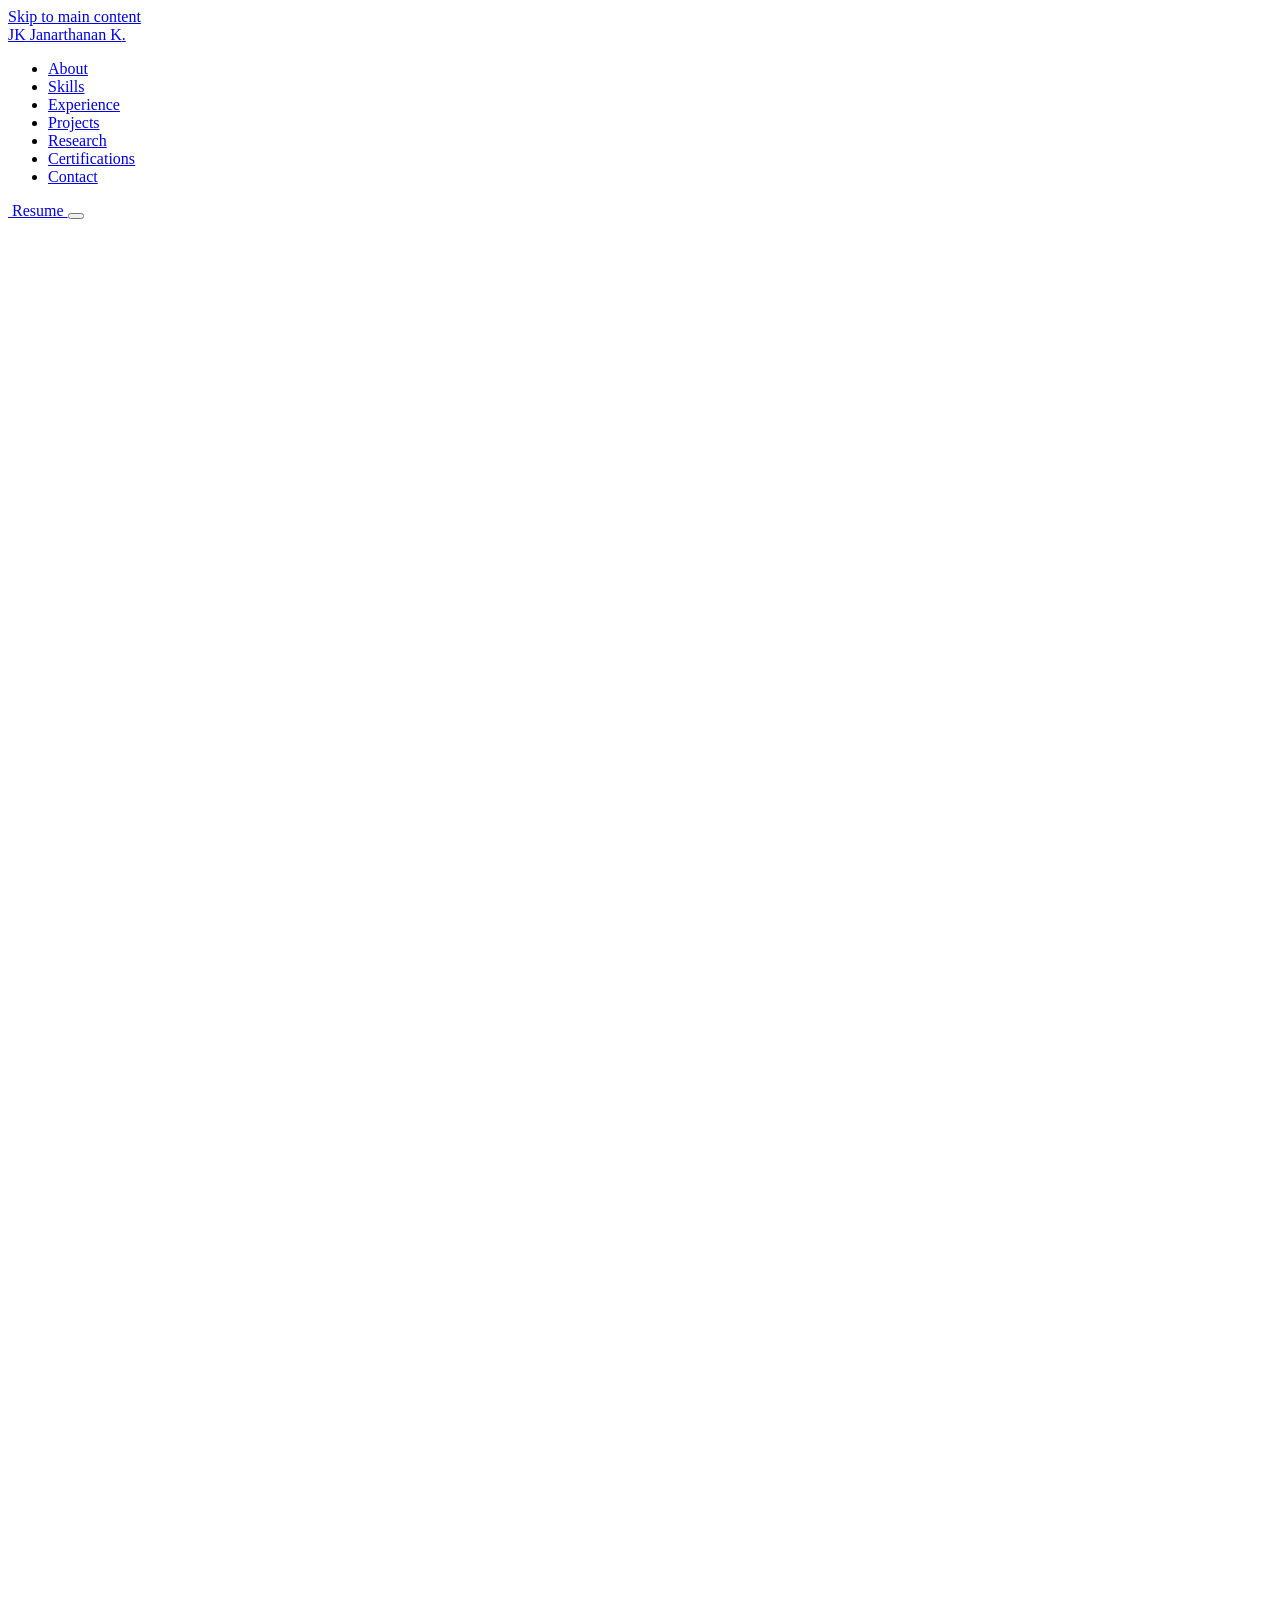
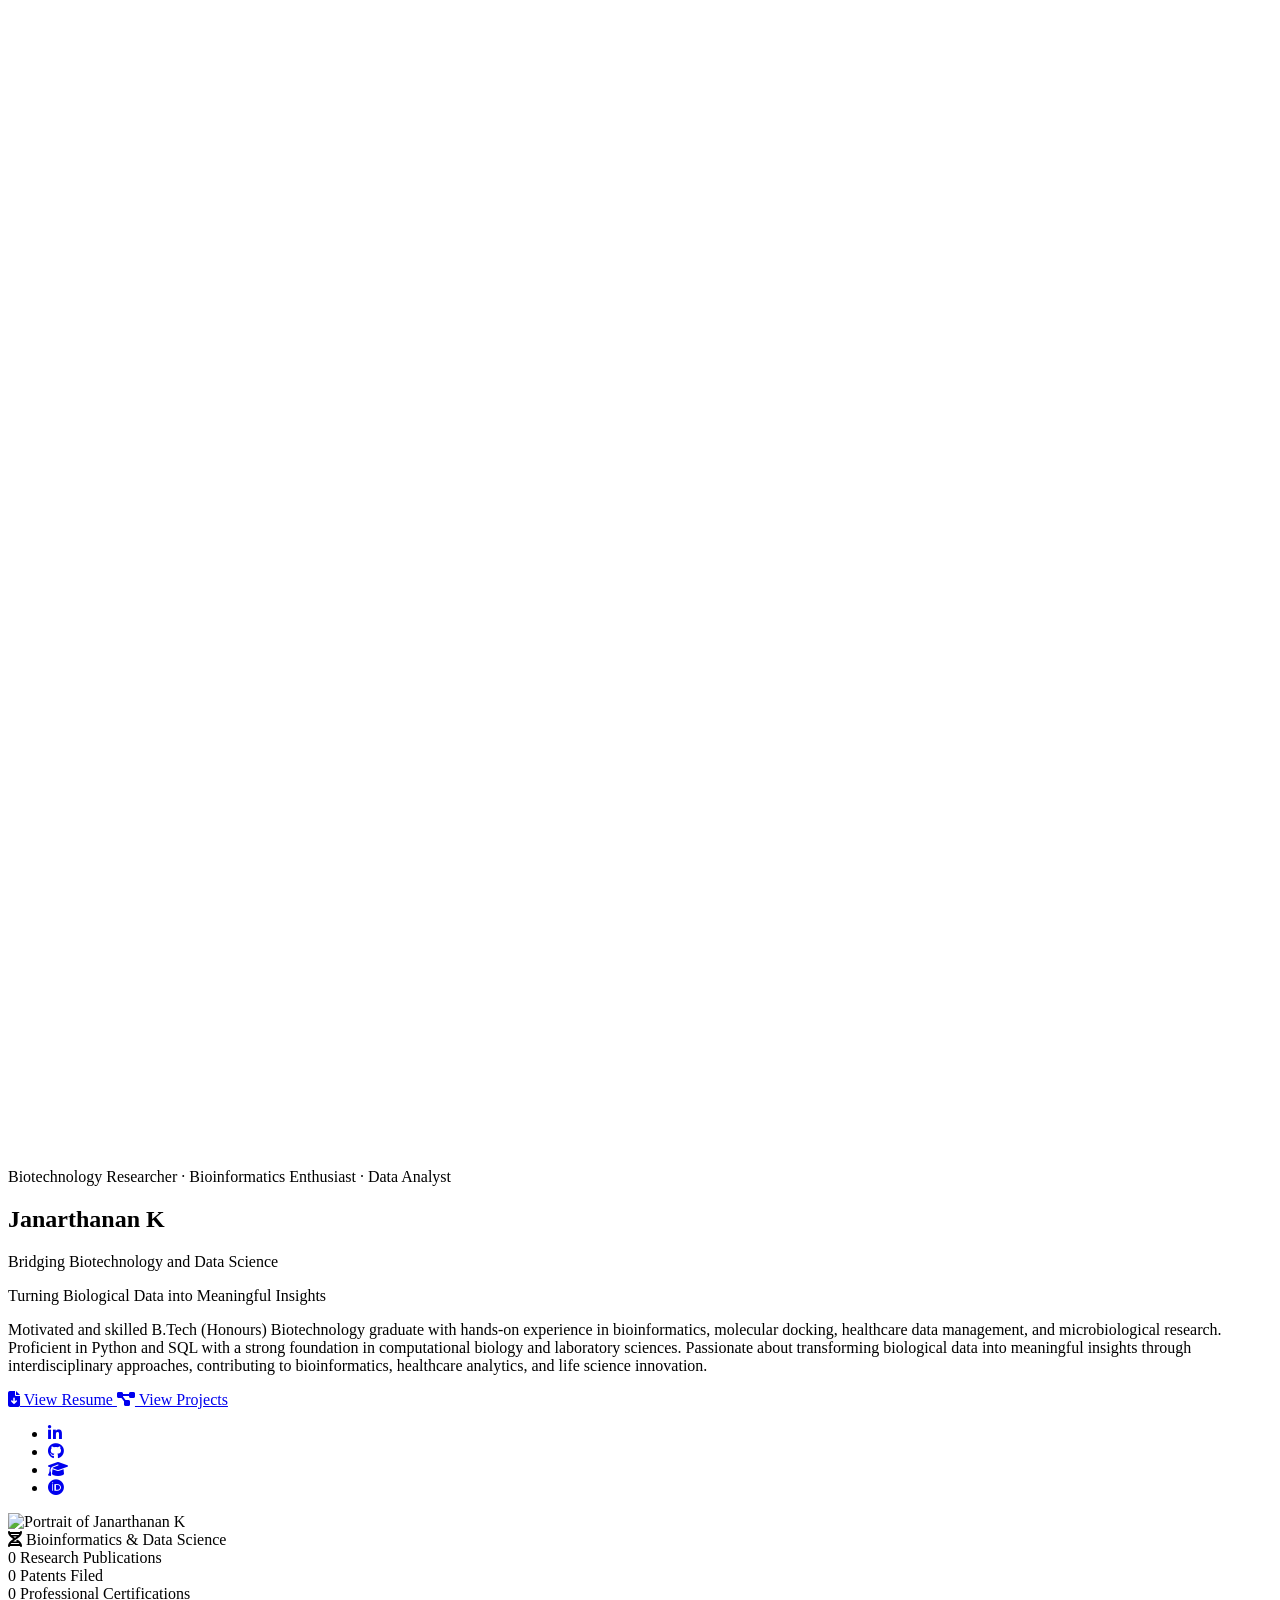
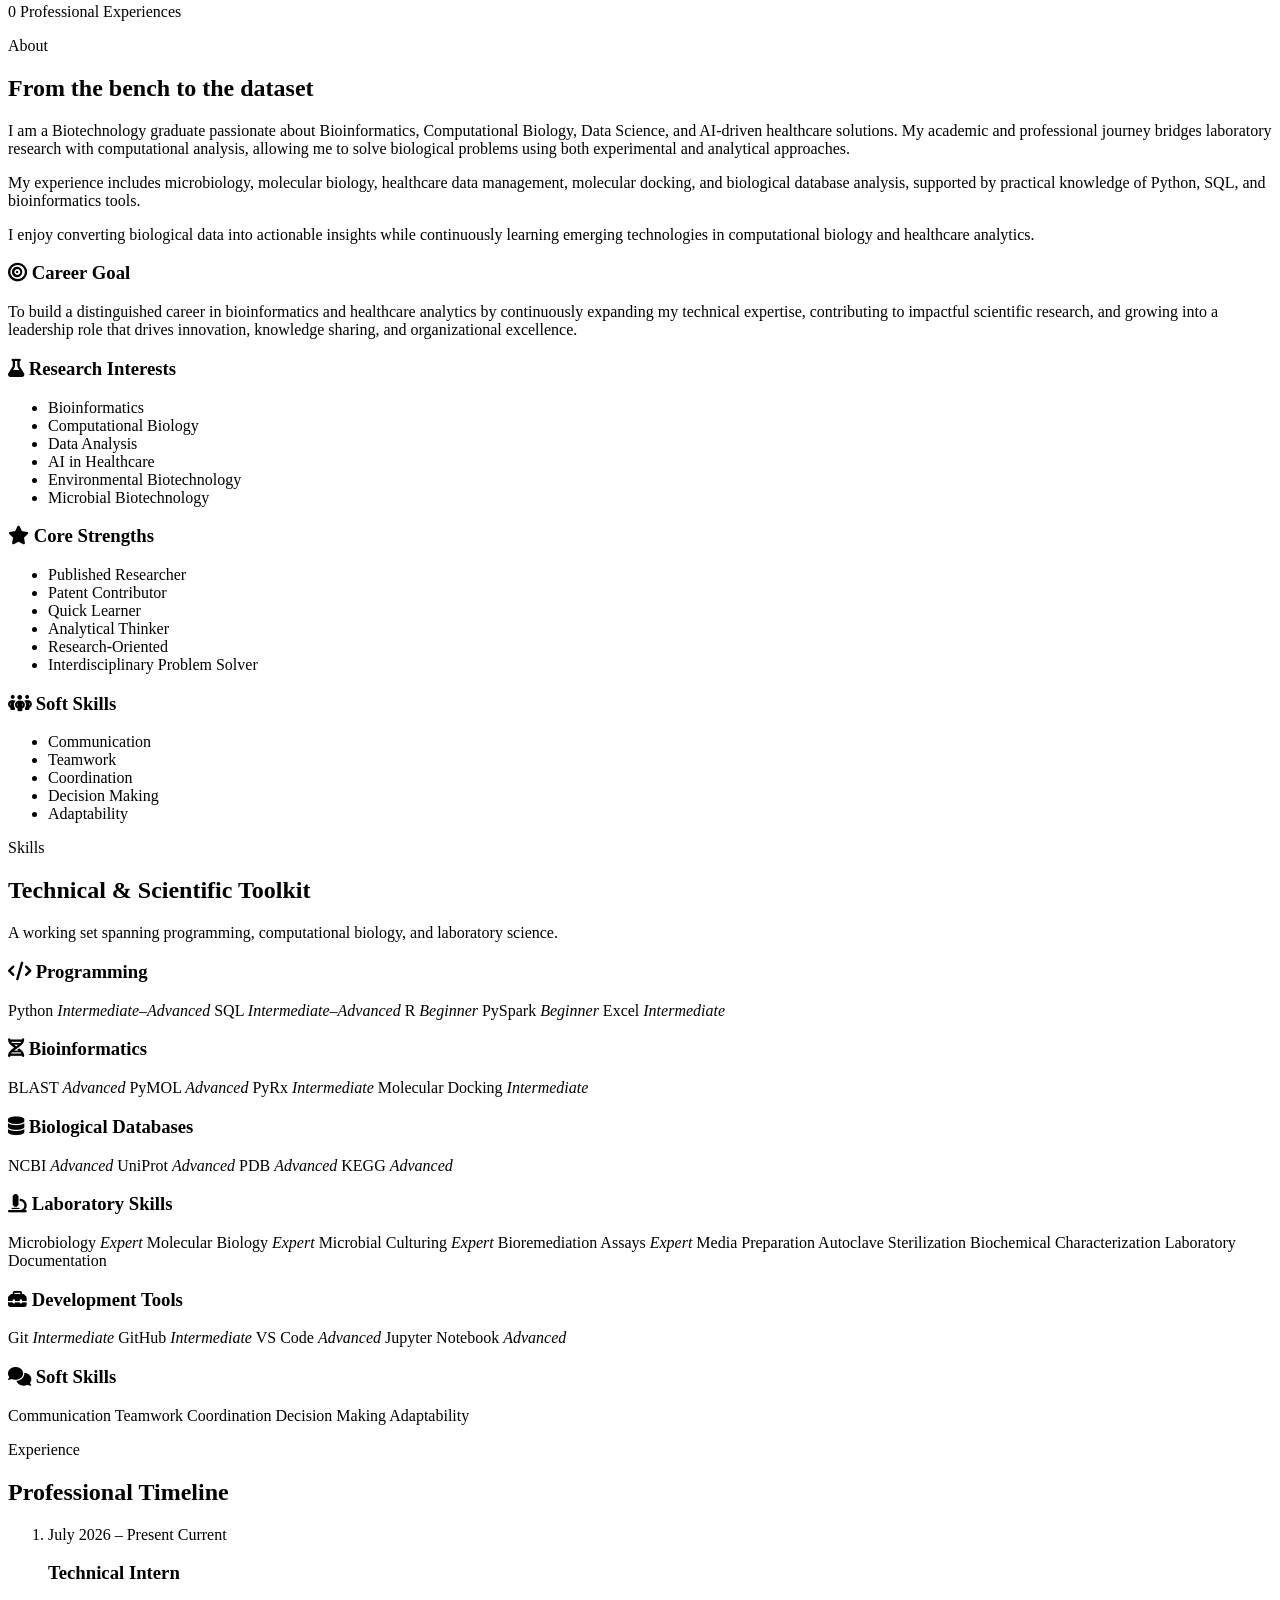
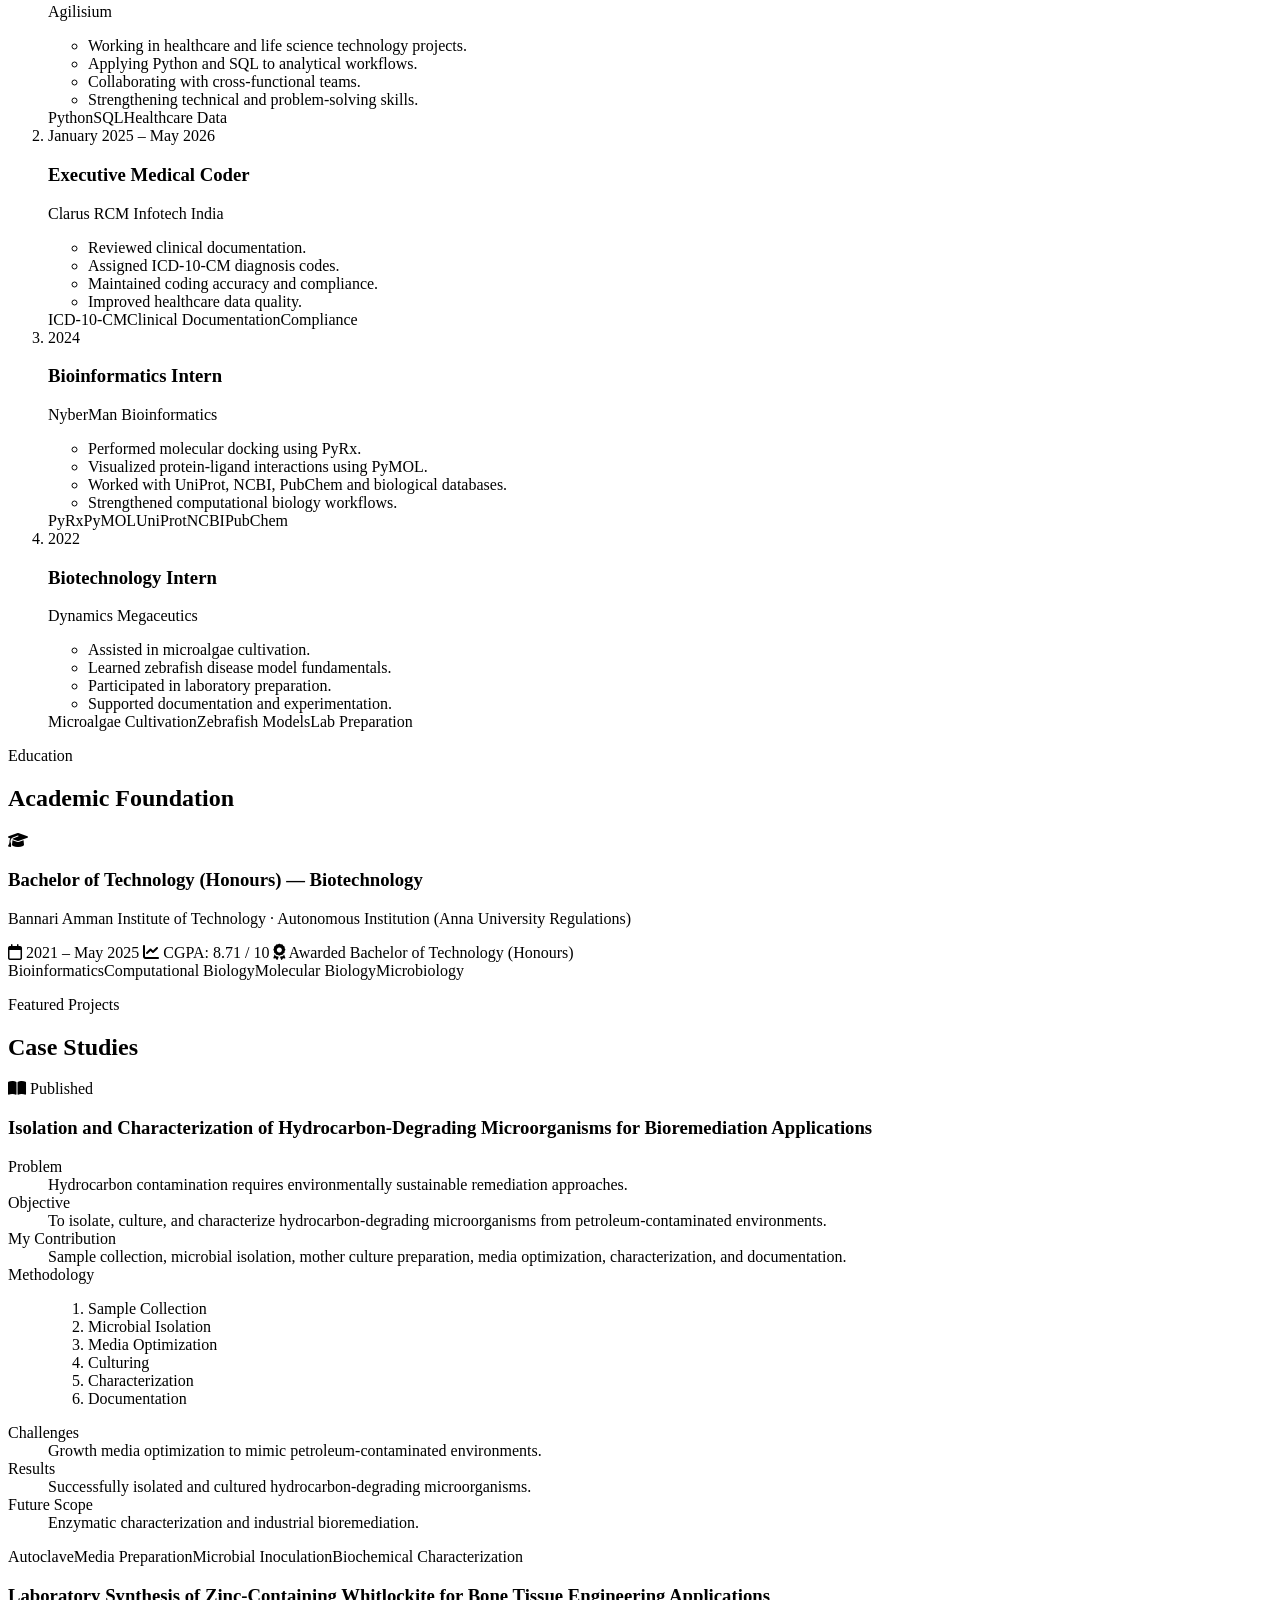
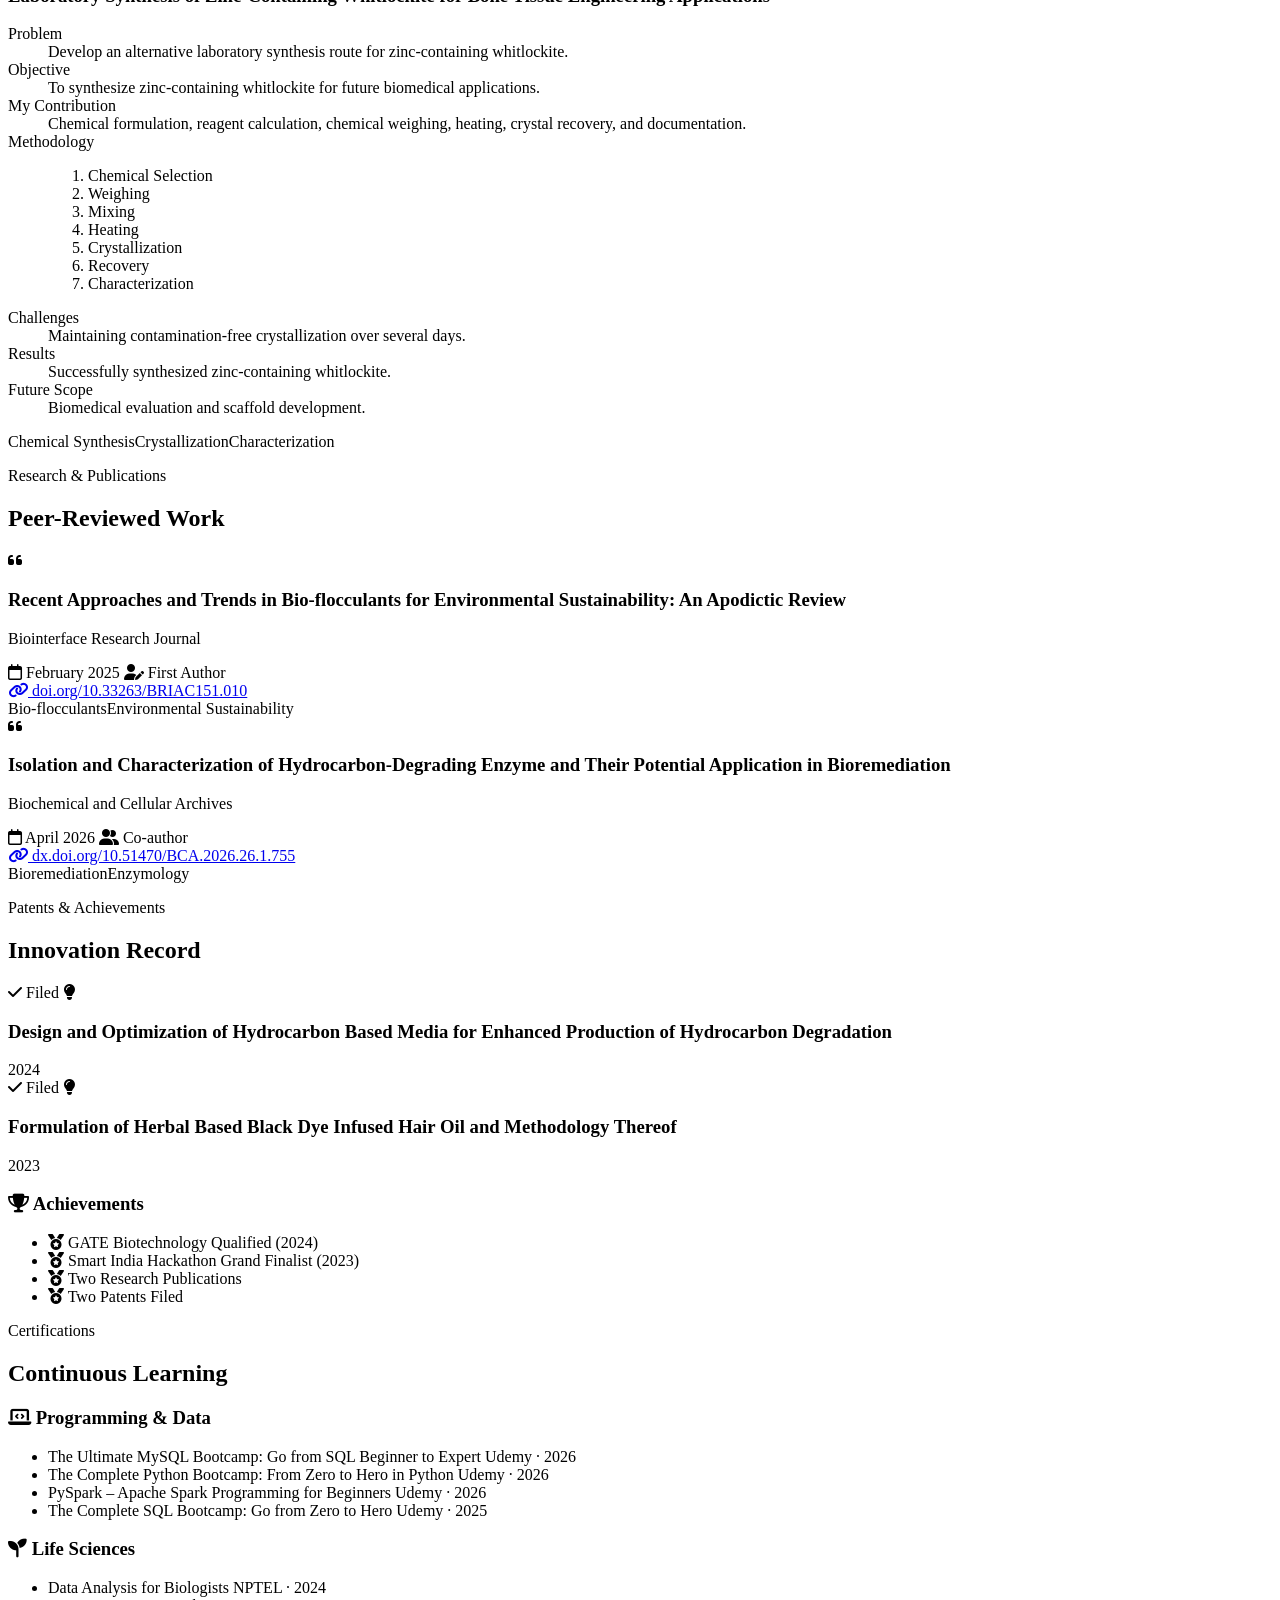
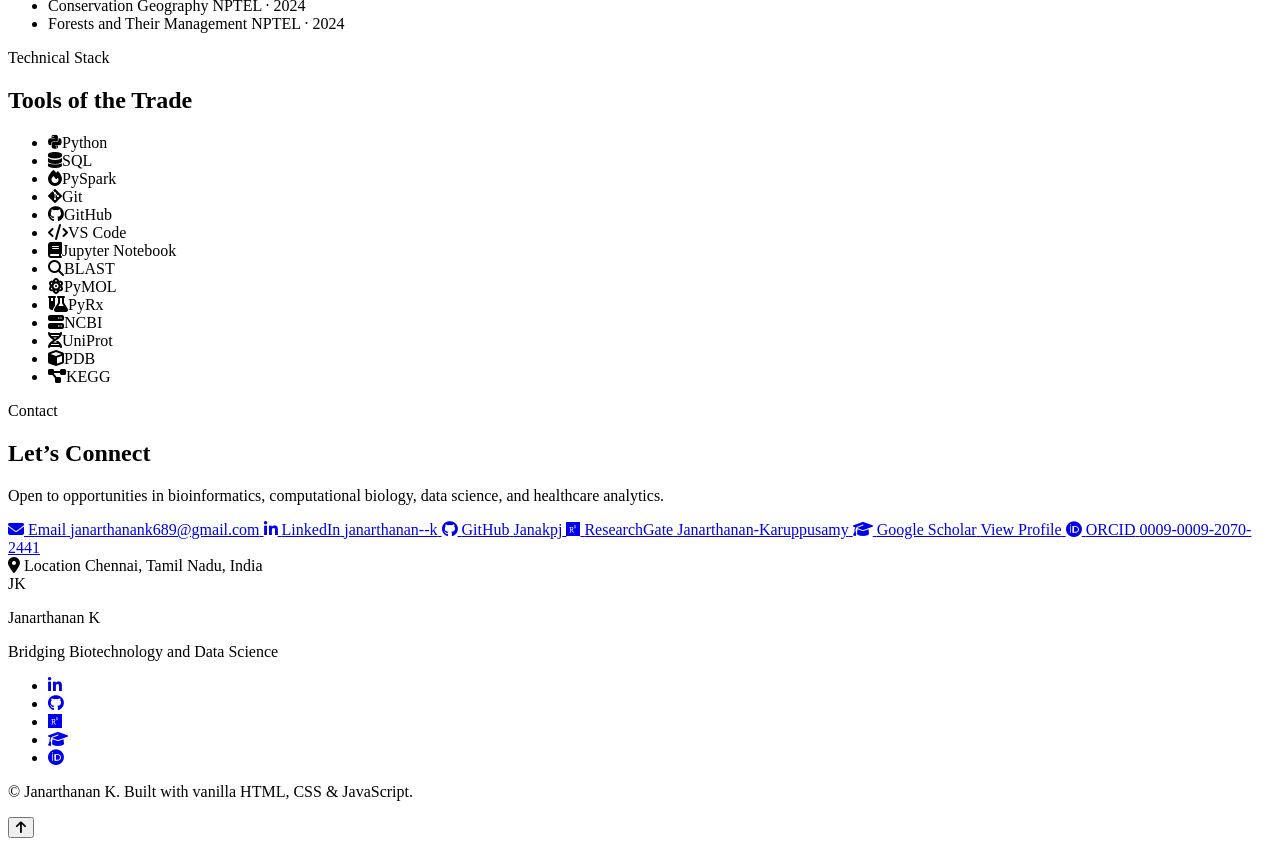
==== index.html @ c647704f "Add files via upload" ====
<!DOCTYPE html>
<html lang="en">
<head>
  <meta charset="UTF-8">
  <meta name="viewport" content="width=device-width, initial-scale=1.0">
  <title>Janarthanan K | Bioinformatics &amp; Data Science Portfolio</title>
  <meta name="description" content="Janarthanan K — Biotechnology graduate and Bioinformatics enthusiast bridging molecular biology, computational research, and healthcare data analytics. Published researcher, patent contributor, and Python/SQL practitioner.">
  <meta name="keywords" content="Bioinformatics, Computational Biology, Biotechnology, Data Science, Healthcare Analytics, Molecular Docking, Python, SQL, Janarthanan K">
  <meta name="author" content="Janarthanan K">
  <meta name="robots" content="index, follow">
  <link rel="canonical" href="https://janarthanank.dev/">

  <!-- Open Graph -->
  <meta property="og:type" content="website">
  <meta property="og:title" content="Janarthanan K | Bioinformatics &amp; Data Science Portfolio">
  <meta property="og:description" content="Bridging Biotechnology and Data Science — turning biological data into meaningful insights.">
  <meta property="og:image" content="images/profile.jpg">
  <meta property="og:url" content="https://janarthanank.dev/">
  <meta property="og:locale" content="en_IN">

  <!-- Twitter Card -->
  <meta name="twitter:card" content="summary_large_image">
  <meta name="twitter:title" content="Janarthanan K | Bioinformatics &amp; Data Science Portfolio">
  <meta name="twitter:description" content="Bridging Biotechnology and Data Science — turning biological data into meaningful insights.">
  <meta name="twitter:image" content="images/profile.jpg">

  <!-- Favicon -->
  <link rel="icon" type="image/png" href="images/favicon.png">

  <!-- Fonts -->
  <link rel="preconnect" href="https://fonts.googleapis.com">
  <link rel="preconnect" href="https://fonts.gstatic.com" crossorigin>
  <link href="https://fonts.googleapis.com/css2?family=Space+Grotesk:wght@500;600;700&family=Inter:wght@400;500;600;700&family=JetBrains+Mono:wght@400;500&display=swap" rel="stylesheet">

  <!-- Font Awesome -->
  <link rel="stylesheet" href="https://cdnjs.cloudflare.com/ajax/libs/font-awesome/6.5.1/css/all.min.css" integrity="sha512-DTOQO9RWCH3ppGqcWaEA1BIZOC6xxalwEsw9c2QQeAIftl+Vegovlnee1c9QX4TctnWMn13TZye+giMm8e2LwA==" crossorigin="anonymous" referrerpolicy="no-referrer">

  <link rel="stylesheet" href="css/style.css">

  <!-- Schema.org -->
  <script type="application/ld+json">
  {
    "@context": "https://schema.org",
    "@type": "Person",
    "name": "Janarthanan K",
    "jobTitle": "Technical Intern",
    "worksFor": {
      "@type": "Organization",
      "name": "Agilisium"
    },
    "alumniOf": {
      "@type": "CollegeOrUniversity",
      "name": "Bannari Amman Institute of Technology"
    },
    "url": "https://janarthanank.dev/",
    "email": "mailto:janarthanank689@gmail.com",
    "sameAs": [
      "https://www.linkedin.com/in/janarthanan--k/",
      "https://github.com/Janakpj",
      "https://www.researchgate.net/profile/Janarthanan-Karuppusamy",
      "https://scholar.google.com/citations?user=0yu9kn4AAAAJ&hl=en",
      "https://orcid.org/0009-0009-2070-2441"
    ],
    "address": {
      "@type": "PostalAddress",
      "addressLocality": "Chennai",
      "addressRegion": "Tamil Nadu",
      "addressCountry": "India"
    }
  }
  </script>
</head>
<body>

  <!-- Skip Link -->
  <a class="skip-link" href="#main">Skip to main content</a>

  <!-- Scroll Progress Indicator -->
  <div class="scroll-progress" id="scrollProgress" aria-hidden="true"></div>

  <!-- Navbar -->
  <header class="navbar" id="navbar">
    <nav class="nav-container" aria-label="Primary">
      <a href="#hero" class="nav-logo" aria-label="Janarthanan K, home">
        <span class="logo-mark" aria-hidden="true">JK</span>
        <span class="logo-text">Janarthanan K<span class="logo-dot">.</span></span>
      </a>

      <ul class="nav-links" id="navLinks">
        <li><a href="#about" class="nav-link">About</a></li>
        <li><a href="#skills" class="nav-link">Skills</a></li>
        <li><a href="#experience" class="nav-link">Experience</a></li>
        <li><a href="#projects" class="nav-link">Projects</a></li>
        <li><a href="#publications" class="nav-link">Research</a></li>
        <li><a href="#certifications" class="nav-link">Certifications</a></li>
        <li><a href="#contact" class="nav-link">Contact</a></li>
      </ul>

      <a href="assets/resume/Janarthanan_Resume.pdf" class="btn btn-outline nav-cta" download>
        <i class="fa-solid fa-arrow-down-to-line" aria-hidden="true"></i> Resume
      </a>

      <button class="nav-toggle" id="navToggle" aria-label="Toggle navigation menu" aria-expanded="false" aria-controls="navLinks">
        <span></span><span></span><span></span>
      </button>
    </nav>
  </header>

  <main id="main">

    <!-- ============ HERO SECTION ============ -->
    <section class="hero" id="hero" aria-label="Introduction">
      <div class="hero-bg" aria-hidden="true">
        <svg class="dna-svg" viewBox="0 0 400 800" preserveAspectRatio="xMidYMid slice">
          <g class="dna-strand">
            <!-- generated by script.js for smooth looping; static fallback below -->
          </g>
        </svg>
      </div>

      <div class="container hero-grid">
        <div class="hero-content reveal">
          <p class="eyebrow"><span class="eyebrow-bar" aria-hidden="true"></span>Biotechnology Researcher &middot; Bioinformatics Enthusiast &middot; Data Analyst</p>
          <h1 class="hero-title">Janarthanan K</h1>
          <p class="hero-headline">Bridging Biotechnology and Data Science</p>
          <p class="hero-tagline">Turning Biological Data into Meaningful Insights</p>
          <p class="hero-intro">
            Motivated and skilled B.Tech (Honours) Biotechnology graduate with hands-on experience in bioinformatics, molecular docking, healthcare data management, and microbiological research. Proficient in Python and SQL with a strong foundation in computational biology and laboratory sciences. Passionate about transforming biological data into meaningful insights through interdisciplinary approaches, contributing to bioinformatics, healthcare analytics, and life science innovation.
          </p>
          <div class="hero-actions">
            <a href="assets/resume/Janarthanan_Resume.pdf" class="btn btn-primary" download>
              <i class="fa-solid fa-file-arrow-down" aria-hidden="true"></i> View Resume
            </a>
            <a href="#projects" class="btn btn-ghost">
              <i class="fa-solid fa-diagram-project" aria-hidden="true"></i> View Projects
            </a>
          </div>
          <ul class="hero-social" aria-label="Professional profiles">
            <li><a href="https://www.linkedin.com/in/janarthanan--k/" target="_blank" rel="noopener noreferrer" aria-label="LinkedIn profile"><i class="fa-brands fa-linkedin-in" aria-hidden="true"></i></a></li>
            <li><a href="https://github.com/Janakpj" target="_blank" rel="noopener noreferrer" aria-label="GitHub profile"><i class="fa-brands fa-github" aria-hidden="true"></i></a></li>
            <li><a href="https://scholar.google.com/citations?user=0yu9kn4AAAAJ&hl=en" target="_blank" rel="noopener noreferrer" aria-label="Google Scholar profile"><i class="fa-solid fa-graduation-cap" aria-hidden="true"></i></a></li>
            <li><a href="https://orcid.org/0009-0009-2070-2441" target="_blank" rel="noopener noreferrer" aria-label="ORCID profile"><i class="fa-brands fa-orcid" aria-hidden="true"></i></a></li>
          </ul>
        </div>

        <div class="hero-visual reveal">
          <div class="hero-image-frame">
            <img src="images/profile.jpg" alt="Portrait of Janarthanan K" width="440" height="520" loading="eager">
            <div class="hero-badge">
              <i class="fa-solid fa-dna" aria-hidden="true"></i>
              <span>Bioinformatics &amp; Data Science</span>
            </div>
          </div>
        </div>
      </div>

      <a href="#stats" class="scroll-cue" aria-label="Scroll to research statistics">
        <span></span>
      </a>
    </section>

    <!-- ============ RESEARCH STATISTICS ============ -->
    <section class="stats" id="stats" aria-label="Research statistics">
      <div class="container stats-grid">
        <div class="stat-card reveal">
          <span class="stat-number" data-count="2" data-suffix="+">0</span>
          <span class="stat-label">Research Publications</span>
        </div>
        <div class="stat-card reveal">
          <span class="stat-number" data-count="2">0</span>
          <span class="stat-label">Patents Filed</span>
        </div>
        <div class="stat-card reveal">
          <span class="stat-number" data-count="7" data-suffix="+">0</span>
          <span class="stat-label">Professional Certifications</span>
        </div>
        <div class="stat-card reveal">
          <span class="stat-number" data-count="4">0</span>
          <span class="stat-label">Professional Experiences</span>
        </div>
      </div>
    </section>

    <!-- ============ ABOUT SECTION ============ -->
    <section class="about" id="about" aria-labelledby="about-heading">
      <div class="container about-grid">
        <div class="section-heading reveal">
          <p class="eyebrow"><span class="eyebrow-bar" aria-hidden="true"></span>About</p>
          <h2 id="about-heading">From the bench to the dataset</h2>
        </div>

        <div class="about-body reveal">
          <p>I am a Biotechnology graduate passionate about Bioinformatics, Computational Biology, Data Science, and AI-driven healthcare solutions. My academic and professional journey bridges laboratory research with computational analysis, allowing me to solve biological problems using both experimental and analytical approaches.</p>
          <p>My experience includes microbiology, molecular biology, healthcare data management, molecular docking, and biological database analysis, supported by practical knowledge of Python, SQL, and bioinformatics tools.</p>
          <p>I enjoy converting biological data into actionable insights while continuously learning emerging technologies in computational biology and healthcare analytics.</p>

          <div class="about-goal">
            <h3><i class="fa-solid fa-bullseye" aria-hidden="true"></i> Career Goal</h3>
            <p>To build a distinguished career in bioinformatics and healthcare analytics by continuously expanding my technical expertise, contributing to impactful scientific research, and growing into a leadership role that drives innovation, knowledge sharing, and organizational excellence.</p>
          </div>

          <div class="about-columns">
            <div class="about-col">
              <h3><i class="fa-solid fa-flask" aria-hidden="true"></i> Research Interests</h3>
              <ul class="tag-list">
                <li>Bioinformatics</li>
                <li>Computational Biology</li>
                <li>Data Analysis</li>
                <li>AI in Healthcare</li>
                <li>Environmental Biotechnology</li>
                <li>Microbial Biotechnology</li>
              </ul>
            </div>
            <div class="about-col">
              <h3><i class="fa-solid fa-star" aria-hidden="true"></i> Core Strengths</h3>
              <ul class="tag-list">
                <li>Published Researcher</li>
                <li>Patent Contributor</li>
                <li>Quick Learner</li>
                <li>Analytical Thinker</li>
                <li>Research-Oriented</li>
                <li>Interdisciplinary Problem Solver</li>
              </ul>
            </div>
            <div class="about-col">
              <h3><i class="fa-solid fa-people-group" aria-hidden="true"></i> Soft Skills</h3>
              <ul class="tag-list">
                <li>Communication</li>
                <li>Teamwork</li>
                <li>Coordination</li>
                <li>Decision Making</li>
                <li>Adaptability</li>
              </ul>
            </div>
          </div>
        </div>
      </div>
    </section>

    <!-- ============ SKILLS SECTION ============ -->
    <section class="skills" id="skills" aria-labelledby="skills-heading">
      <div class="container">
        <div class="section-heading center reveal">
          <p class="eyebrow"><span class="eyebrow-bar" aria-hidden="true"></span>Skills</p>
          <h2 id="skills-heading">Technical &amp; Scientific Toolkit</h2>
          <p class="section-sub">A working set spanning programming, computational biology, and laboratory science.</p>
        </div>

        <div class="skills-grid">
          <div class="skill-category reveal">
            <h3><i class="fa-solid fa-code" aria-hidden="true"></i> Programming</h3>
            <div class="badge-list">
              <span class="badge">Python <em>Intermediate–Advanced</em></span>
              <span class="badge">SQL <em>Intermediate–Advanced</em></span>
              <span class="badge">R <em>Beginner</em></span>
              <span class="badge">PySpark <em>Beginner</em></span>
              <span class="badge">Excel <em>Intermediate</em></span>
            </div>
          </div>

          <div class="skill-category reveal">
            <h3><i class="fa-solid fa-dna" aria-hidden="true"></i> Bioinformatics</h3>
            <div class="badge-list">
              <span class="badge">BLAST <em>Advanced</em></span>
              <span class="badge">PyMOL <em>Advanced</em></span>
              <span class="badge">PyRx <em>Intermediate</em></span>
              <span class="badge">Molecular Docking <em>Intermediate</em></span>
            </div>
          </div>

          <div class="skill-category reveal">
            <h3><i class="fa-solid fa-database" aria-hidden="true"></i> Biological Databases</h3>
            <div class="badge-list">
              <span class="badge">NCBI <em>Advanced</em></span>
              <span class="badge">UniProt <em>Advanced</em></span>
              <span class="badge">PDB <em>Advanced</em></span>
              <span class="badge">KEGG <em>Advanced</em></span>
            </div>
          </div>

          <div class="skill-category reveal">
            <h3><i class="fa-solid fa-microscope" aria-hidden="true"></i> Laboratory Skills</h3>
            <div class="badge-list">
              <span class="badge">Microbiology <em>Expert</em></span>
              <span class="badge">Molecular Biology <em>Expert</em></span>
              <span class="badge">Microbial Culturing <em>Expert</em></span>
              <span class="badge">Bioremediation Assays <em>Expert</em></span>
              <span class="badge">Media Preparation</span>
              <span class="badge">Autoclave Sterilization</span>
              <span class="badge">Biochemical Characterization</span>
              <span class="badge">Laboratory Documentation</span>
            </div>
          </div>

          <div class="skill-category reveal">
            <h3><i class="fa-solid fa-toolbox" aria-hidden="true"></i> Development Tools</h3>
            <div class="badge-list">
              <span class="badge">Git <em>Intermediate</em></span>
              <span class="badge">GitHub <em>Intermediate</em></span>
              <span class="badge">VS Code <em>Advanced</em></span>
              <span class="badge">Jupyter Notebook <em>Advanced</em></span>
            </div>
          </div>

          <div class="skill-category reveal">
            <h3><i class="fa-solid fa-comments" aria-hidden="true"></i> Soft Skills</h3>
            <div class="badge-list">
              <span class="badge">Communication</span>
              <span class="badge">Teamwork</span>
              <span class="badge">Coordination</span>
              <span class="badge">Decision Making</span>
              <span class="badge">Adaptability</span>
            </div>
          </div>
        </div>
      </div>
    </section>

    <!-- ============ EXPERIENCE TIMELINE ============ -->
    <section class="experience" id="experience" aria-labelledby="experience-heading">
      <div class="container">
        <div class="section-heading center reveal">
          <p class="eyebrow"><span class="eyebrow-bar" aria-hidden="true"></span>Experience</p>
          <h2 id="experience-heading">Professional Timeline</h2>
        </div>

        <ol class="timeline">
          <li class="timeline-item reveal">
            <div class="timeline-marker" aria-hidden="true"></div>
            <div class="timeline-card">
              <div class="timeline-meta">
                <span class="timeline-date">July 2026 – Present</span>
                <span class="timeline-status current">Current</span>
              </div>
              <h3>Technical Intern</h3>
              <p class="timeline-company">Agilisium</p>
              <ul class="timeline-desc">
                <li>Working in healthcare and life science technology projects.</li>
                <li>Applying Python and SQL to analytical workflows.</li>
                <li>Collaborating with cross-functional teams.</li>
                <li>Strengthening technical and problem-solving skills.</li>
              </ul>
              <div class="tech-tags">
                <span>Python</span><span>SQL</span><span>Healthcare Data</span>
              </div>
            </div>
          </li>

          <li class="timeline-item reveal">
            <div class="timeline-marker" aria-hidden="true"></div>
            <div class="timeline-card">
              <div class="timeline-meta">
                <span class="timeline-date">January 2025 – May 2026</span>
              </div>
              <h3>Executive Medical Coder</h3>
              <p class="timeline-company">Clarus RCM Infotech India</p>
              <ul class="timeline-desc">
                <li>Reviewed clinical documentation.</li>
                <li>Assigned ICD-10-CM diagnosis codes.</li>
                <li>Maintained coding accuracy and compliance.</li>
                <li>Improved healthcare data quality.</li>
              </ul>
              <div class="tech-tags">
                <span>ICD-10-CM</span><span>Clinical Documentation</span><span>Compliance</span>
              </div>
            </div>
          </li>

          <li class="timeline-item reveal">
            <div class="timeline-marker" aria-hidden="true"></div>
            <div class="timeline-card">
              <div class="timeline-meta">
                <span class="timeline-date">2024</span>
              </div>
              <h3>Bioinformatics Intern</h3>
              <p class="timeline-company">NyberMan Bioinformatics</p>
              <ul class="timeline-desc">
                <li>Performed molecular docking using PyRx.</li>
                <li>Visualized protein-ligand interactions using PyMOL.</li>
                <li>Worked with UniProt, NCBI, PubChem and biological databases.</li>
                <li>Strengthened computational biology workflows.</li>
              </ul>
              <div class="tech-tags">
                <span>PyRx</span><span>PyMOL</span><span>UniProt</span><span>NCBI</span><span>PubChem</span>
              </div>
            </div>
          </li>

          <li class="timeline-item reveal">
            <div class="timeline-marker" aria-hidden="true"></div>
            <div class="timeline-card">
              <div class="timeline-meta">
                <span class="timeline-date">2022</span>
              </div>
              <h3>Biotechnology Intern</h3>
              <p class="timeline-company">Dynamics Megaceutics</p>
              <ul class="timeline-desc">
                <li>Assisted in microalgae cultivation.</li>
                <li>Learned zebrafish disease model fundamentals.</li>
                <li>Participated in laboratory preparation.</li>
                <li>Supported documentation and experimentation.</li>
              </ul>
              <div class="tech-tags">
                <span>Microalgae Cultivation</span><span>Zebrafish Models</span><span>Lab Preparation</span>
              </div>
            </div>
          </li>
        </ol>
      </div>
    </section>

    <!-- ============ EDUCATION SECTION ============ -->
    <section class="education" id="education" aria-labelledby="education-heading">
      <div class="container">
        <div class="section-heading center reveal">
          <p class="eyebrow"><span class="eyebrow-bar" aria-hidden="true"></span>Education</p>
          <h2 id="education-heading">Academic Foundation</h2>
        </div>

        <div class="education-card reveal">
          <div class="education-icon" aria-hidden="true"><i class="fa-solid fa-graduation-cap"></i></div>
          <div class="education-body">
            <h3>Bachelor of Technology (Honours) — Biotechnology</h3>
            <p class="education-institution">Bannari Amman Institute of Technology <span class="dot">&middot;</span> Autonomous Institution (Anna University Regulations)</p>
            <div class="education-meta">
              <span><i class="fa-regular fa-calendar" aria-hidden="true"></i> 2021 – May 2025</span>
              <span><i class="fa-solid fa-chart-line" aria-hidden="true"></i> CGPA: 8.71 / 10</span>
              <span><i class="fa-solid fa-award" aria-hidden="true"></i> Awarded Bachelor of Technology (Honours)</span>
            </div>
            <div class="tech-tags">
              <span>Bioinformatics</span><span>Computational Biology</span><span>Molecular Biology</span><span>Microbiology</span>
            </div>
          </div>
        </div>
      </div>
    </section>

    <!-- ============ PROJECTS SECTION ============ -->
    <section class="projects" id="projects" aria-labelledby="projects-heading">
      <div class="container">
        <div class="section-heading center reveal">
          <p class="eyebrow"><span class="eyebrow-bar" aria-hidden="true"></span>Featured Projects</p>
          <h2 id="projects-heading">Case Studies</h2>
        </div>

        <div class="project-grid">
          <article class="project-card reveal">
            <div class="project-card-header">
              <span class="publication-badge"><i class="fa-solid fa-book-open" aria-hidden="true"></i> Published</span>
              <h3>Isolation and Characterization of Hydrocarbon-Degrading Microorganisms for Bioremediation Applications</h3>
            </div>

            <dl class="project-details">
              <div>
                <dt>Problem</dt>
                <dd>Hydrocarbon contamination requires environmentally sustainable remediation approaches.</dd>
              </div>
              <div>
                <dt>Objective</dt>
                <dd>To isolate, culture, and characterize hydrocarbon-degrading microorganisms from petroleum-contaminated environments.</dd>
              </div>
              <div>
                <dt>My Contribution</dt>
                <dd>Sample collection, microbial isolation, mother culture preparation, media optimization, characterization, and documentation.</dd>
              </div>
              <div>
                <dt>Methodology</dt>
                <dd>
                  <ol class="workflow-steps">
                    <li>Sample Collection</li>
                    <li>Microbial Isolation</li>
                    <li>Media Optimization</li>
                    <li>Culturing</li>
                    <li>Characterization</li>
                    <li>Documentation</li>
                  </ol>
                </dd>
              </div>
              <div>
                <dt>Challenges</dt>
                <dd>Growth media optimization to mimic petroleum-contaminated environments.</dd>
              </div>
              <div>
                <dt>Results</dt>
                <dd>Successfully isolated and cultured hydrocarbon-degrading microorganisms.</dd>
              </div>
              <div>
                <dt>Future Scope</dt>
                <dd>Enzymatic characterization and industrial bioremediation.</dd>
              </div>
            </dl>

            <div class="tech-tags">
              <span>Autoclave</span><span>Media Preparation</span><span>Microbial Inoculation</span><span>Biochemical Characterization</span>
            </div>
          </article>

          <article class="project-card reveal">
            <div class="project-card-header">
              <h3>Laboratory Synthesis of Zinc-Containing Whitlockite for Bone Tissue Engineering Applications</h3>
            </div>

            <dl class="project-details">
              <div>
                <dt>Problem</dt>
                <dd>Develop an alternative laboratory synthesis route for zinc-containing whitlockite.</dd>
              </div>
              <div>
                <dt>Objective</dt>
                <dd>To synthesize zinc-containing whitlockite for future biomedical applications.</dd>
              </div>
              <div>
                <dt>My Contribution</dt>
                <dd>Chemical formulation, reagent calculation, chemical weighing, heating, crystal recovery, and documentation.</dd>
              </div>
              <div>
                <dt>Methodology</dt>
                <dd>
                  <ol class="workflow-steps">
                    <li>Chemical Selection</li>
                    <li>Weighing</li>
                    <li>Mixing</li>
                    <li>Heating</li>
                    <li>Crystallization</li>
                    <li>Recovery</li>
                    <li>Characterization</li>
                  </ol>
                </dd>
              </div>
              <div>
                <dt>Challenges</dt>
                <dd>Maintaining contamination-free crystallization over several days.</dd>
              </div>
              <div>
                <dt>Results</dt>
                <dd>Successfully synthesized zinc-containing whitlockite.</dd>
              </div>
              <div>
                <dt>Future Scope</dt>
                <dd>Biomedical evaluation and scaffold development.</dd>
              </div>
            </dl>

            <div class="tech-tags">
              <span>Chemical Synthesis</span><span>Crystallization</span><span>Characterization</span>
            </div>
          </article>
        </div>
      </div>
    </section>

    <!-- ============ PUBLICATIONS SECTION ============ -->
    <section class="publications" id="publications" aria-labelledby="publications-heading">
      <div class="container">
        <div class="section-heading center reveal">
          <p class="eyebrow"><span class="eyebrow-bar" aria-hidden="true"></span>Research &amp; Publications</p>
          <h2 id="publications-heading">Peer-Reviewed Work</h2>
        </div>

        <div class="publication-grid">
          <article class="publication-card reveal">
            <i class="fa-solid fa-quote-left pub-icon" aria-hidden="true"></i>
            <h3>Recent Approaches and Trends in Bio-flocculants for Environmental Sustainability: An Apodictic Review</h3>
            <p class="pub-journal">Biointerface Research Journal</p>
            <div class="pub-meta">
              <span><i class="fa-regular fa-calendar" aria-hidden="true"></i> February 2025</span>
              <span><i class="fa-solid fa-user-pen" aria-hidden="true"></i> First Author</span>
            </div>
            <a href="https://doi.org/10.33263/BRIAC151.010" target="_blank" rel="noopener noreferrer" class="doi-link">
              <i class="fa-solid fa-link" aria-hidden="true"></i> doi.org/10.33263/BRIAC151.010
            </a>
            <div class="tag-list">
              <span>Bio-flocculants</span><span>Environmental Sustainability</span>
            </div>
          </article>

          <article class="publication-card reveal">
            <i class="fa-solid fa-quote-left pub-icon" aria-hidden="true"></i>
            <h3>Isolation and Characterization of Hydrocarbon-Degrading Enzyme and Their Potential Application in Bioremediation</h3>
            <p class="pub-journal">Biochemical and Cellular Archives</p>
            <div class="pub-meta">
              <span><i class="fa-regular fa-calendar" aria-hidden="true"></i> April 2026</span>
              <span><i class="fa-solid fa-user-group" aria-hidden="true"></i> Co-author</span>
            </div>
            <a href="http://dx.doi.org/10.51470/BCA.2026.26.1.755" target="_blank" rel="noopener noreferrer" class="doi-link">
              <i class="fa-solid fa-link" aria-hidden="true"></i> dx.doi.org/10.51470/BCA.2026.26.1.755
            </a>
            <div class="tag-list">
              <span>Bioremediation</span><span>Enzymology</span>
            </div>
          </article>
        </div>
      </div>
    </section>

    <!-- ============ PATENTS & ACHIEVEMENTS ============ -->
    <section class="patents" id="patents" aria-labelledby="patents-heading">
      <div class="container">
        <div class="section-heading center reveal">
          <p class="eyebrow"><span class="eyebrow-bar" aria-hidden="true"></span>Patents &amp; Achievements</p>
          <h2 id="patents-heading">Innovation Record</h2>
        </div>

        <div class="patent-grid">
          <article class="patent-card reveal">
            <span class="status-badge filed"><i class="fa-solid fa-check" aria-hidden="true"></i> Filed</span>
            <i class="fa-solid fa-lightbulb patent-icon" aria-hidden="true"></i>
            <h3>Design and Optimization of Hydrocarbon Based Media for Enhanced Production of Hydrocarbon Degradation</h3>
            <span class="patent-year">2024</span>
          </article>

          <article class="patent-card reveal">
            <span class="status-badge filed"><i class="fa-solid fa-check" aria-hidden="true"></i> Filed</span>
            <i class="fa-solid fa-lightbulb patent-icon" aria-hidden="true"></i>
            <h3>Formulation of Herbal Based Black Dye Infused Hair Oil and Methodology Thereof</h3>
            <span class="patent-year">2023</span>
          </article>
        </div>

        <div class="achievements reveal">
          <h3><i class="fa-solid fa-trophy" aria-hidden="true"></i> Achievements</h3>
          <ul class="achievements-list">
            <li><i class="fa-solid fa-medal" aria-hidden="true"></i> GATE Biotechnology Qualified (2024)</li>
            <li><i class="fa-solid fa-medal" aria-hidden="true"></i> Smart India Hackathon Grand Finalist (2023)</li>
            <li><i class="fa-solid fa-medal" aria-hidden="true"></i> Two Research Publications</li>
            <li><i class="fa-solid fa-medal" aria-hidden="true"></i> Two Patents Filed</li>
          </ul>
        </div>
      </div>
    </section>

    <!-- ============ CERTIFICATIONS SECTION ============ -->
    <section class="certifications" id="certifications" aria-labelledby="certifications-heading">
      <div class="container">
        <div class="section-heading center reveal">
          <p class="eyebrow"><span class="eyebrow-bar" aria-hidden="true"></span>Certifications</p>
          <h2 id="certifications-heading">Continuous Learning</h2>
        </div>

        <div class="cert-columns">
          <div class="cert-category reveal">
            <h3><i class="fa-solid fa-laptop-code" aria-hidden="true"></i> Programming &amp; Data</h3>
            <ul class="cert-list">
              <li>
                <span class="cert-name">The Ultimate MySQL Bootcamp: Go from SQL Beginner to Expert</span>
                <span class="cert-provider">Udemy &middot; 2026</span>
              </li>
              <li>
                <span class="cert-name">The Complete Python Bootcamp: From Zero to Hero in Python</span>
                <span class="cert-provider">Udemy &middot; 2026</span>
              </li>
              <li>
                <span class="cert-name">PySpark – Apache Spark Programming for Beginners</span>
                <span class="cert-provider">Udemy &middot; 2026</span>
              </li>
              <li>
                <span class="cert-name">The Complete SQL Bootcamp: Go from Zero to Hero</span>
                <span class="cert-provider">Udemy &middot; 2025</span>
              </li>
            </ul>
          </div>

          <div class="cert-category reveal">
            <h3><i class="fa-solid fa-seedling" aria-hidden="true"></i> Life Sciences</h3>
            <ul class="cert-list">
              <li>
                <span class="cert-name">Data Analysis for Biologists</span>
                <span class="cert-provider">NPTEL &middot; 2024</span>
              </li>
              <li>
                <span class="cert-name">Conservation Geography</span>
                <span class="cert-provider">NPTEL &middot; 2024</span>
              </li>
              <li>
                <span class="cert-name">Forests and Their Management</span>
                <span class="cert-provider">NPTEL &middot; 2024</span>
              </li>
            </ul>
          </div>
        </div>
      </div>
    </section>

    <!-- ============ TECHNICAL STACK ============ -->
    <section class="tech-stack" id="tech-stack" aria-labelledby="tech-stack-heading">
      <div class="container">
        <div class="section-heading center reveal">
          <p class="eyebrow"><span class="eyebrow-bar" aria-hidden="true"></span>Technical Stack</p>
          <h2 id="tech-stack-heading">Tools of the Trade</h2>
        </div>

        <ul class="stack-grid reveal">
          <li><i class="fa-brands fa-python" aria-hidden="true"></i><span>Python</span></li>
          <li><i class="fa-solid fa-database" aria-hidden="true"></i><span>SQL</span></li>
          <li><i class="fa-solid fa-fire" aria-hidden="true"></i><span>PySpark</span></li>
          <li><i class="fa-brands fa-git-alt" aria-hidden="true"></i><span>Git</span></li>
          <li><i class="fa-brands fa-github" aria-hidden="true"></i><span>GitHub</span></li>
          <li><i class="fa-solid fa-code" aria-hidden="true"></i><span>VS Code</span></li>
          <li><i class="fa-solid fa-book" aria-hidden="true"></i><span>Jupyter Notebook</span></li>
          <li><i class="fa-solid fa-magnifying-glass" aria-hidden="true"></i><span>BLAST</span></li>
          <li><i class="fa-solid fa-atom" aria-hidden="true"></i><span>PyMOL</span></li>
          <li><i class="fa-solid fa-flask-vial" aria-hidden="true"></i><span>PyRx</span></li>
          <li><i class="fa-solid fa-server" aria-hidden="true"></i><span>NCBI</span></li>
          <li><i class="fa-solid fa-dna" aria-hidden="true"></i><span>UniProt</span></li>
          <li><i class="fa-solid fa-cube" aria-hidden="true"></i><span>PDB</span></li>
          <li><i class="fa-solid fa-diagram-project" aria-hidden="true"></i><span>KEGG</span></li>
        </ul>
      </div>
    </section>

    <!-- ============ CONTACT SECTION ============ -->
    <section class="contact" id="contact" aria-labelledby="contact-heading">
      <div class="container">
        <div class="section-heading center reveal">
          <p class="eyebrow"><span class="eyebrow-bar" aria-hidden="true"></span>Contact</p>
          <h2 id="contact-heading">Let&rsquo;s Connect</h2>
          <p class="section-sub">Open to opportunities in bioinformatics, computational biology, data science, and healthcare analytics.</p>
        </div>

        <div class="contact-grid reveal">
          <a class="contact-card" href="mailto:janarthanank689@gmail.com">
            <i class="fa-solid fa-envelope" aria-hidden="true"></i>
            <span class="contact-label">Email</span>
            <span class="contact-value">janarthanank689@gmail.com</span>
          </a>
          <a class="contact-card" href="https://www.linkedin.com/in/janarthanan--k/" target="_blank" rel="noopener noreferrer">
            <i class="fa-brands fa-linkedin-in" aria-hidden="true"></i>
            <span class="contact-label">LinkedIn</span>
            <span class="contact-value">janarthanan--k</span>
          </a>
          <a class="contact-card" href="https://github.com/Janakpj" target="_blank" rel="noopener noreferrer">
            <i class="fa-brands fa-github" aria-hidden="true"></i>
            <span class="contact-label">GitHub</span>
            <span class="contact-value">Janakpj</span>
          </a>
          <a class="contact-card" href="https://www.researchgate.net/profile/Janarthanan-Karuppusamy" target="_blank" rel="noopener noreferrer">
            <i class="fa-brands fa-researchgate" aria-hidden="true"></i>
            <span class="contact-label">ResearchGate</span>
            <span class="contact-value">Janarthanan-Karuppusamy</span>
          </a>
          <a class="contact-card" href="https://scholar.google.com/citations?user=0yu9kn4AAAAJ&hl=en" target="_blank" rel="noopener noreferrer">
            <i class="fa-solid fa-graduation-cap" aria-hidden="true"></i>
            <span class="contact-label">Google Scholar</span>
            <span class="contact-value">View Profile</span>
          </a>
          <a class="contact-card" href="https://orcid.org/0009-0009-2070-2441" target="_blank" rel="noopener noreferrer">
            <i class="fa-brands fa-orcid" aria-hidden="true"></i>
            <span class="contact-label">ORCID</span>
            <span class="contact-value">0009-0009-2070-2441</span>
          </a>
          <div class="contact-card contact-card-static">
            <i class="fa-solid fa-location-dot" aria-hidden="true"></i>
            <span class="contact-label">Location</span>
            <span class="contact-value">Chennai, Tamil Nadu, India</span>
          </div>
        </div>
      </div>
    </section>

  </main>

  <!-- ============ FOOTER ============ -->
  <footer class="footer">
    <div class="container footer-grid">
      <div class="footer-brand">
        <span class="logo-mark" aria-hidden="true">JK</span>
        <div>
          <p class="footer-name">Janarthanan K</p>
          <p class="footer-tagline">Bridging Biotechnology and Data Science</p>
        </div>
      </div>

      <ul class="footer-social" aria-label="Professional profiles">
        <li><a href="https://www.linkedin.com/in/janarthanan--k/" target="_blank" rel="noopener noreferrer" aria-label="LinkedIn"><i class="fa-brands fa-linkedin-in" aria-hidden="true"></i></a></li>
        <li><a href="https://github.com/Janakpj" target="_blank" rel="noopener noreferrer" aria-label="GitHub"><i class="fa-brands fa-github" aria-hidden="true"></i></a></li>
        <li><a href="https://www.researchgate.net/profile/Janarthanan-Karuppusamy" target="_blank" rel="noopener noreferrer" aria-label="ResearchGate"><i class="fa-brands fa-researchgate" aria-hidden="true"></i></a></li>
        <li><a href="https://scholar.google.com/citations?user=0yu9kn4AAAAJ&hl=en" target="_blank" rel="noopener noreferrer" aria-label="Google Scholar"><i class="fa-solid fa-graduation-cap" aria-hidden="true"></i></a></li>
        <li><a href="https://orcid.org/0009-0009-2070-2441" target="_blank" rel="noopener noreferrer" aria-label="ORCID"><i class="fa-brands fa-orcid" aria-hidden="true"></i></a></li>
      </ul>

      <p class="footer-copy">&copy; <span id="year"></span> Janarthanan K. Built with vanilla HTML, CSS &amp; JavaScript.</p>
    </div>
  </footer>

  <!-- Back to Top -->
  <button class="back-to-top" id="backToTop" aria-label="Back to top">
    <i class="fa-solid fa-arrow-up" aria-hidden="true"></i>
  </button>

  <script src="js/script.js"></script>
</body>
</html>
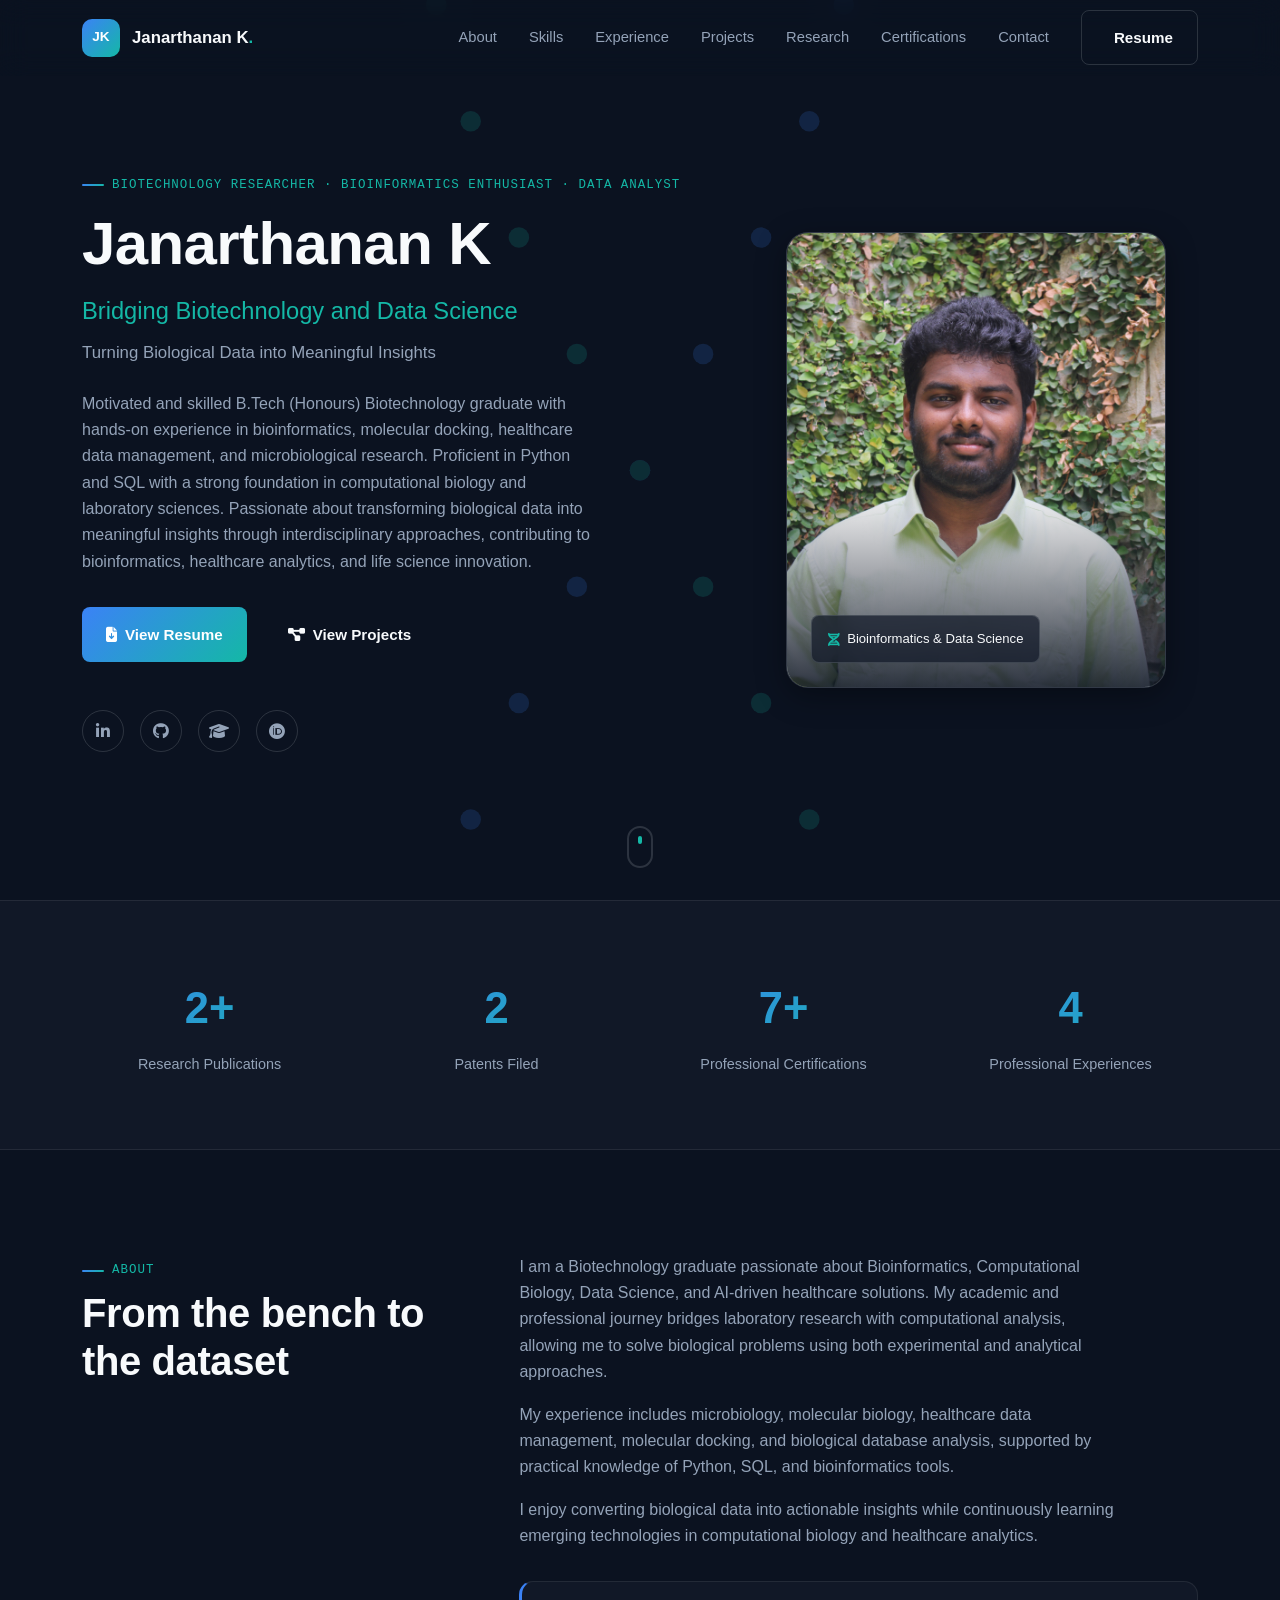
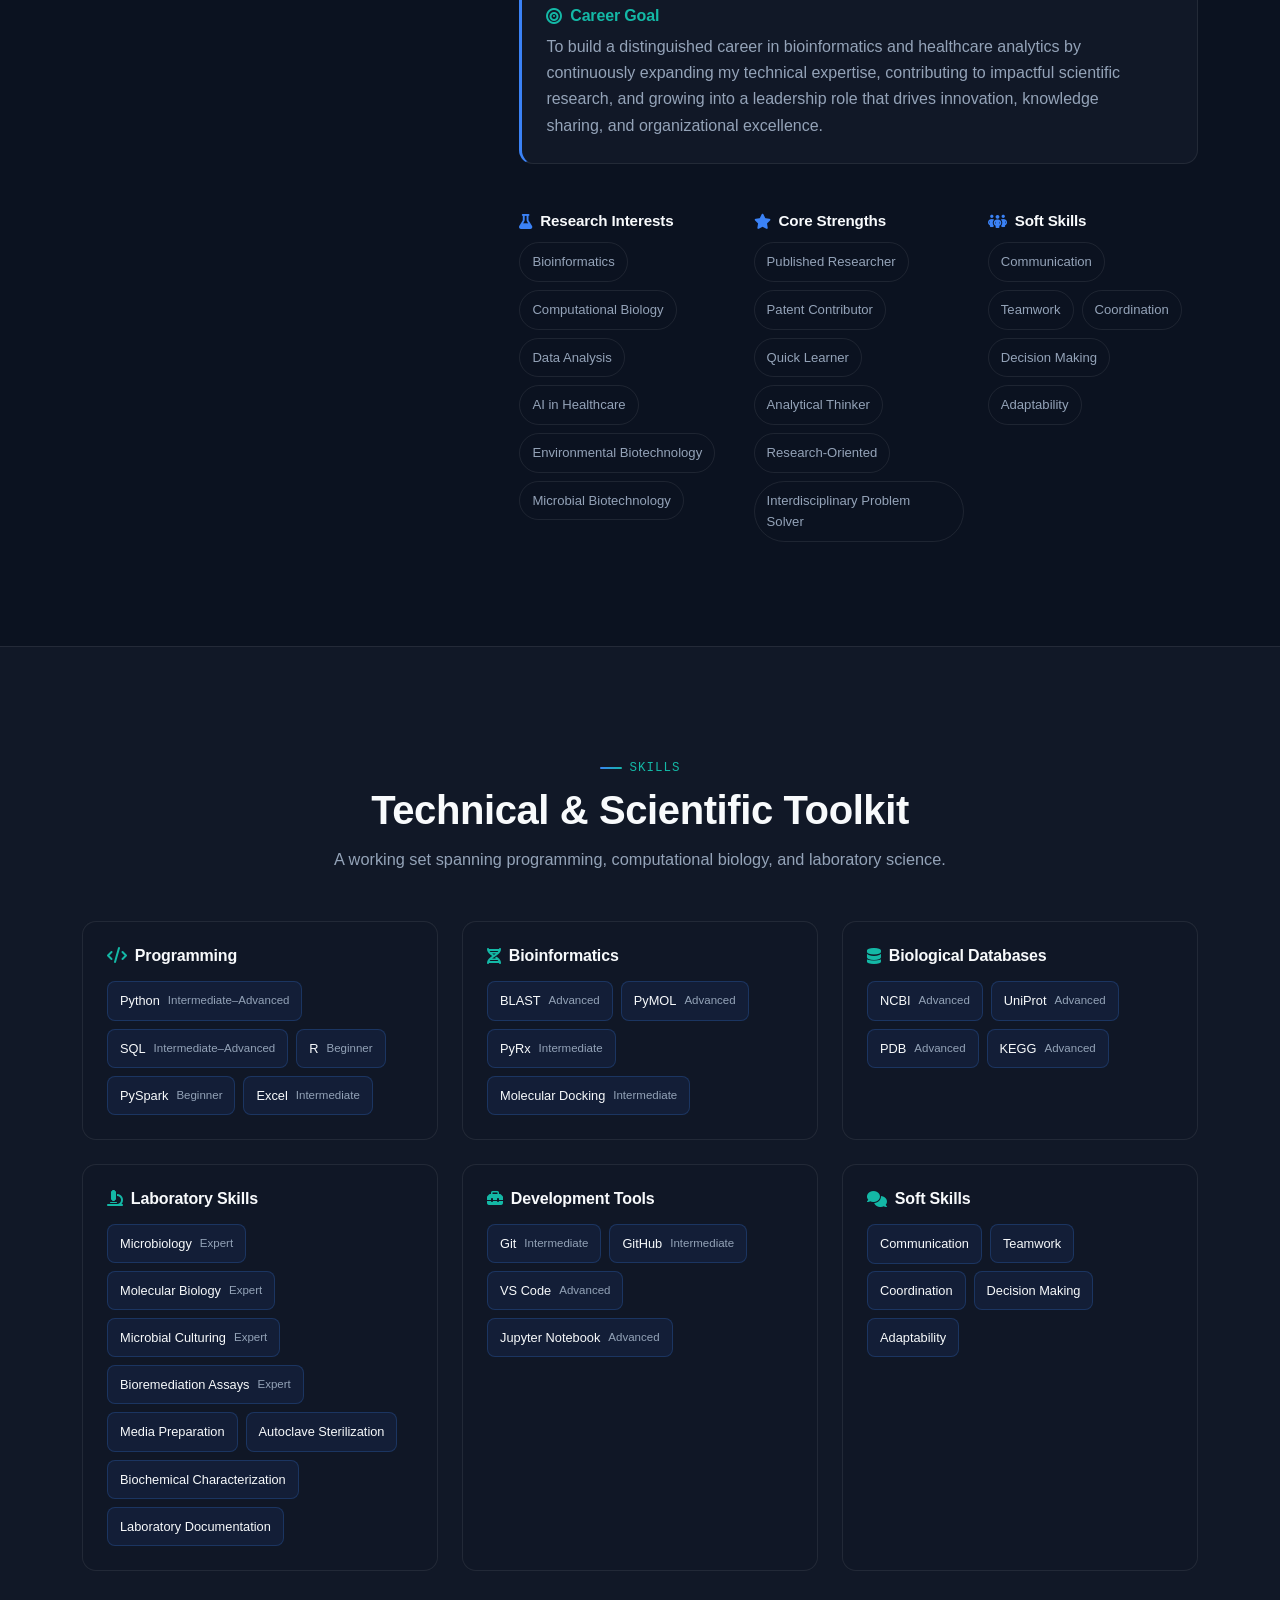
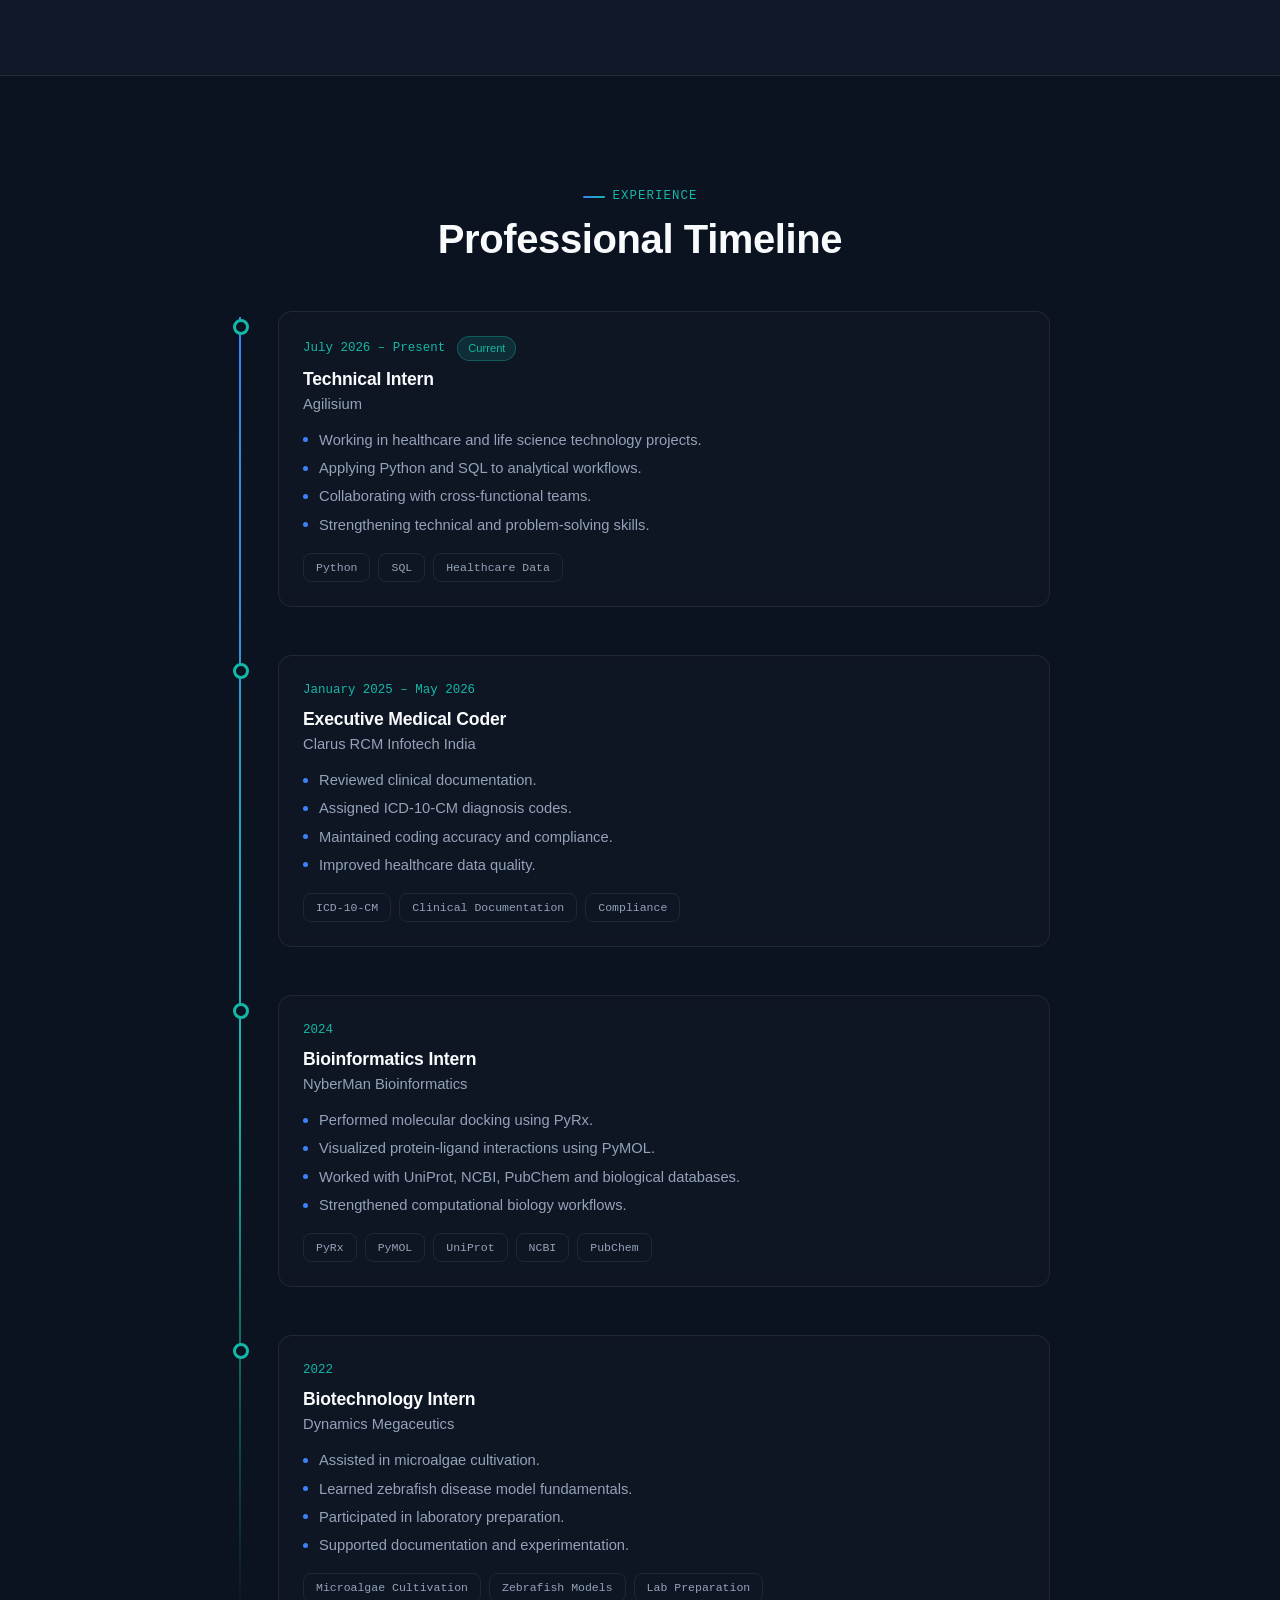
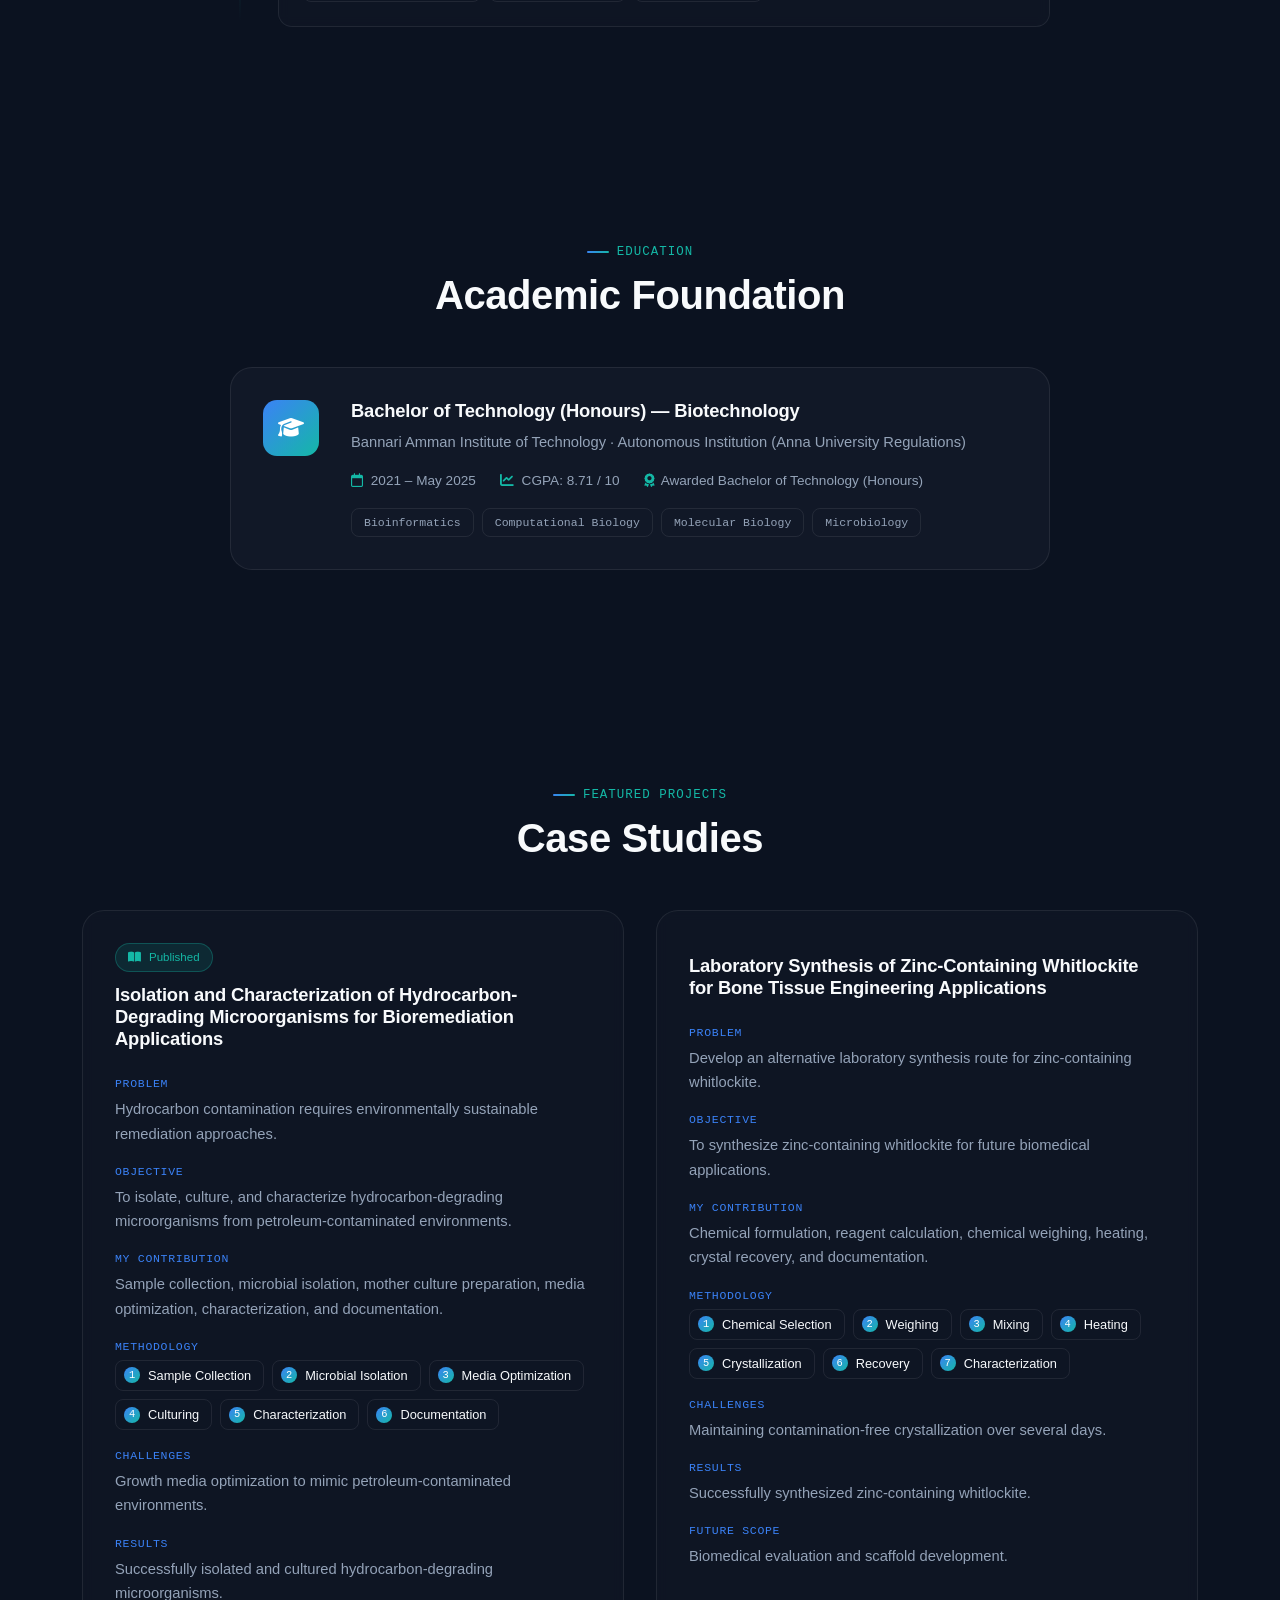
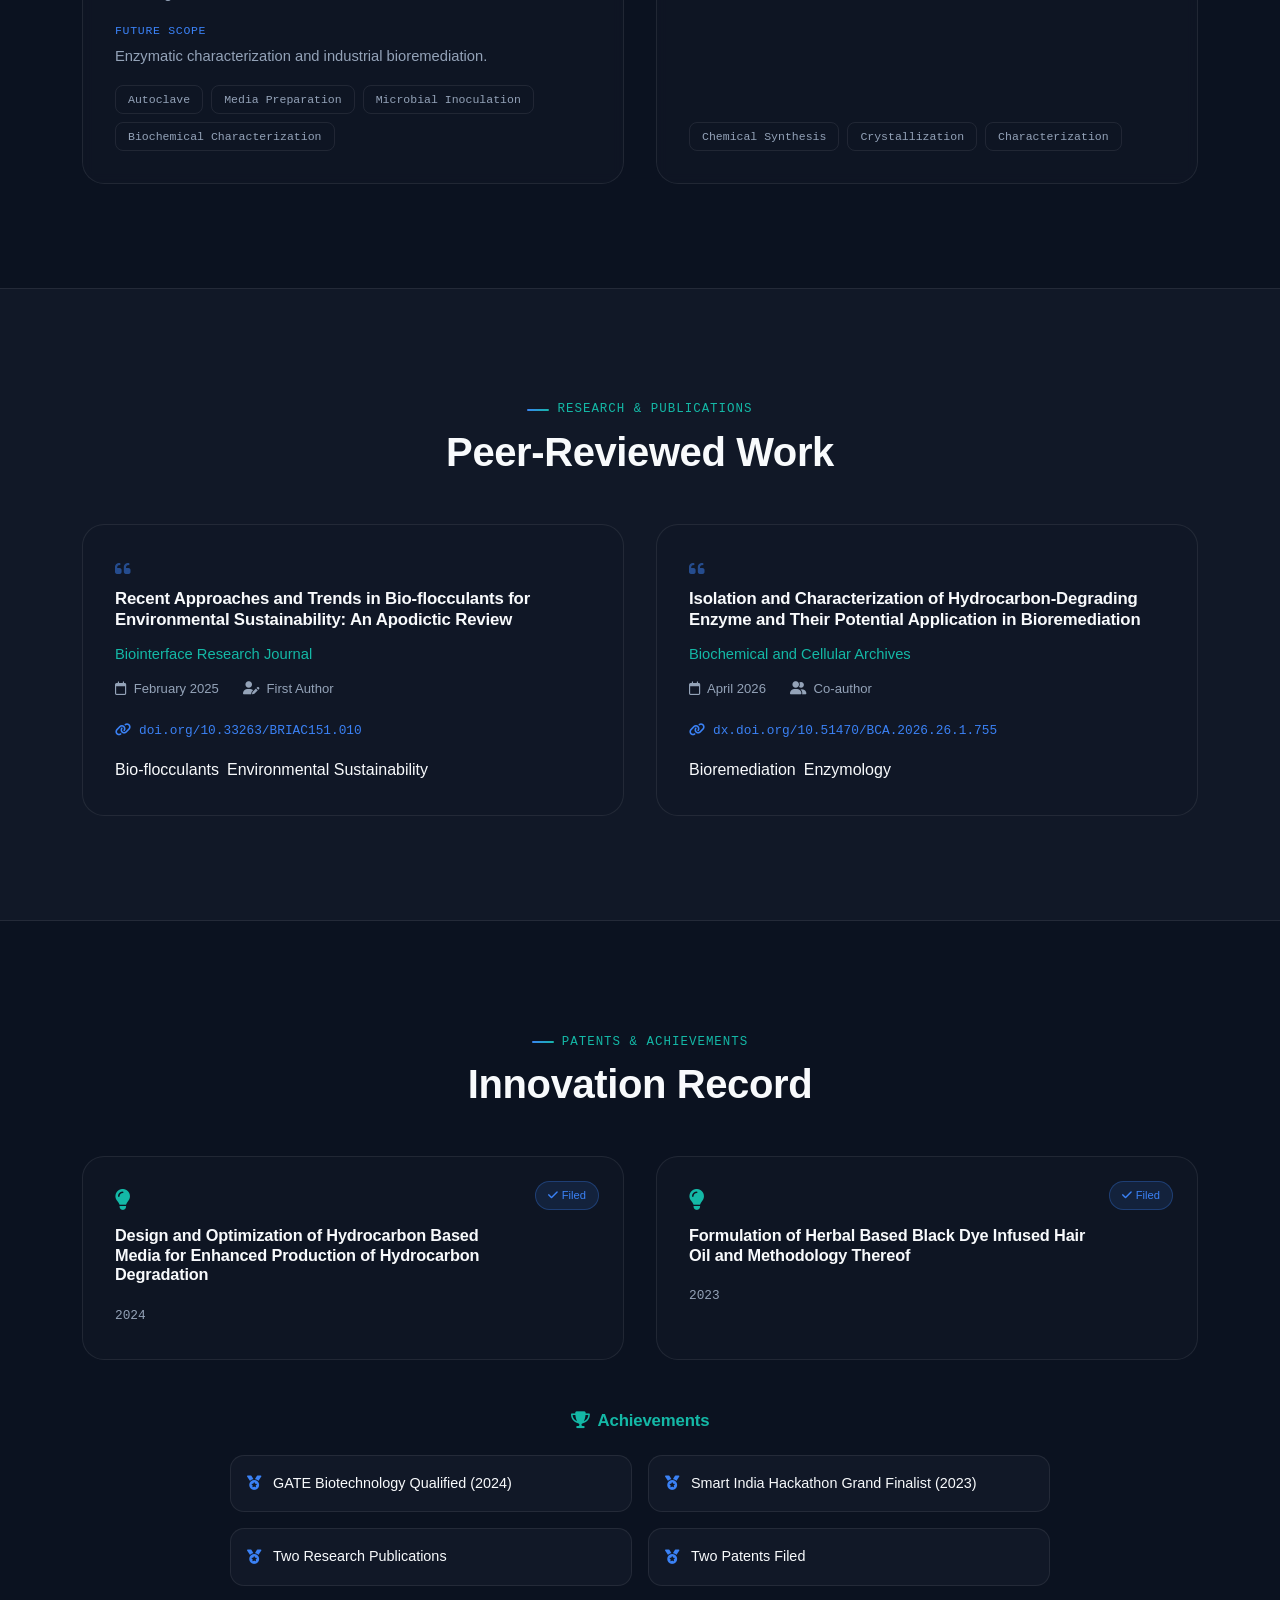
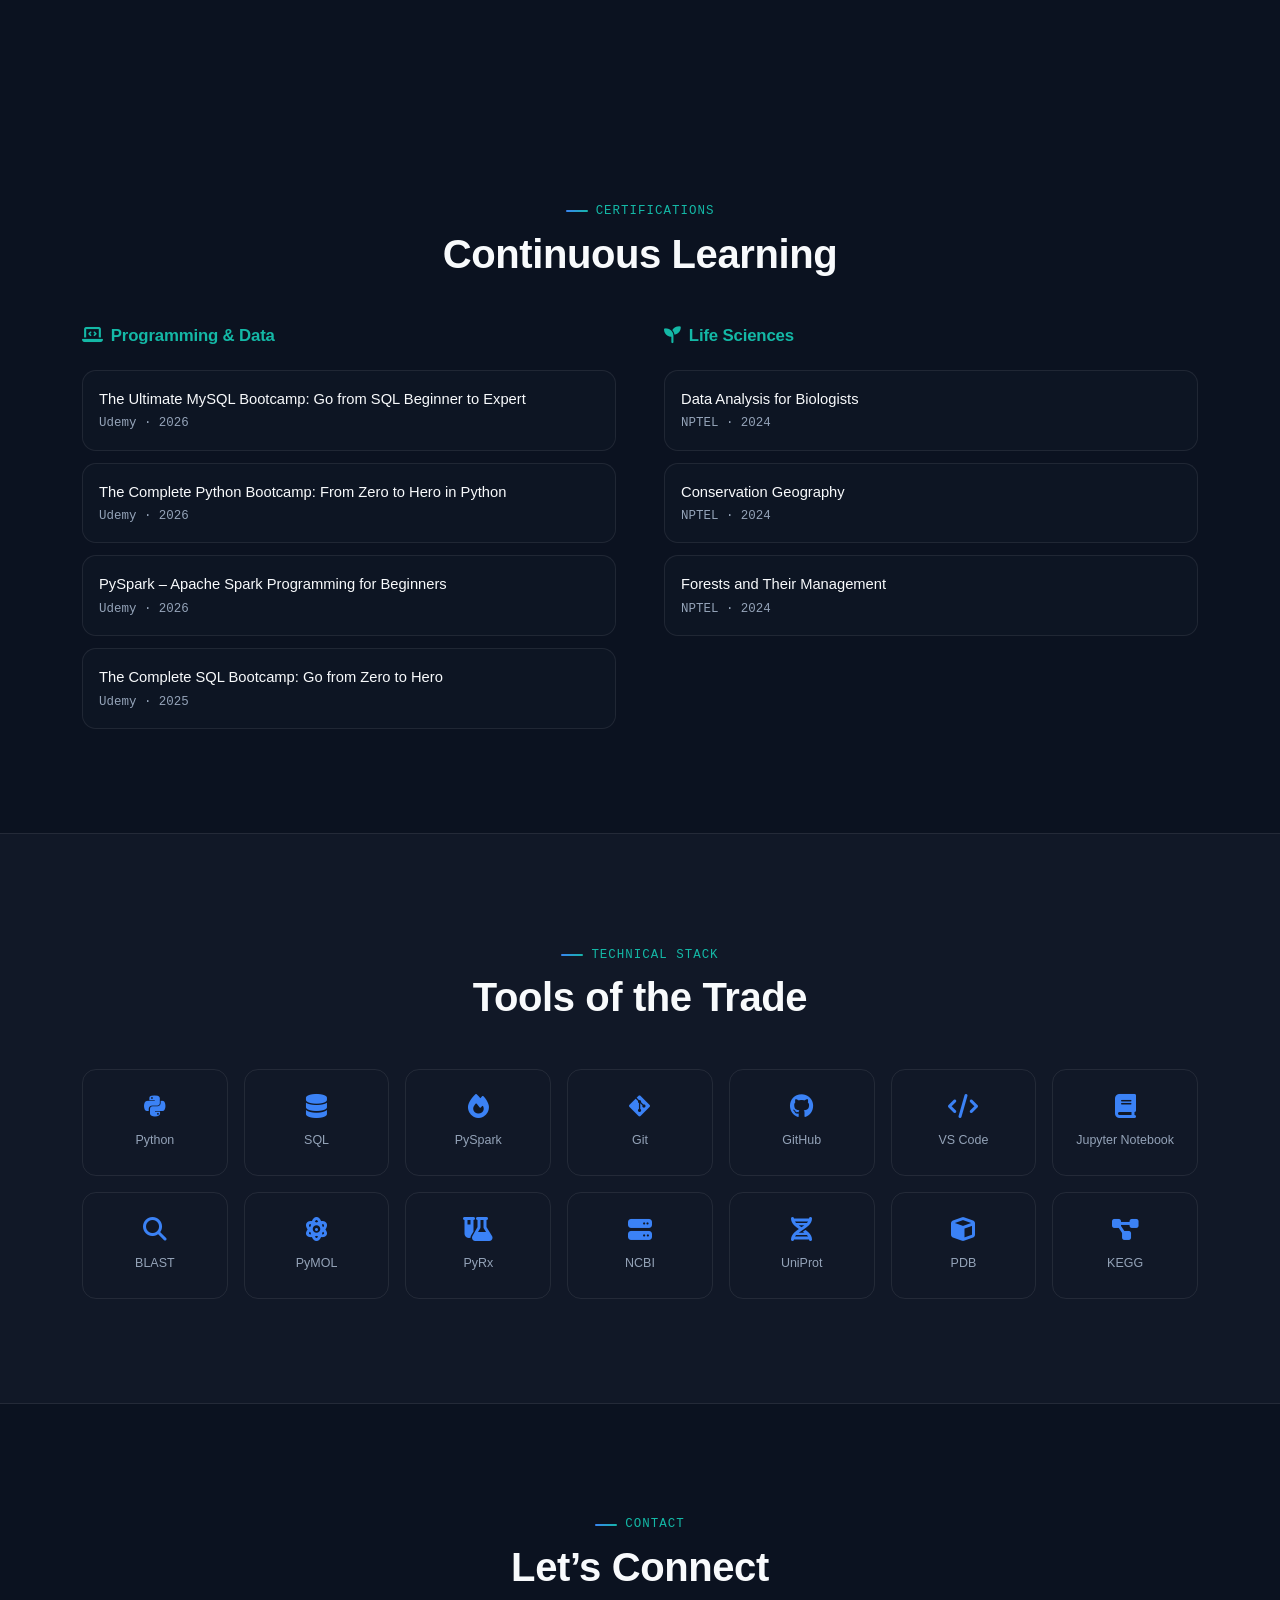
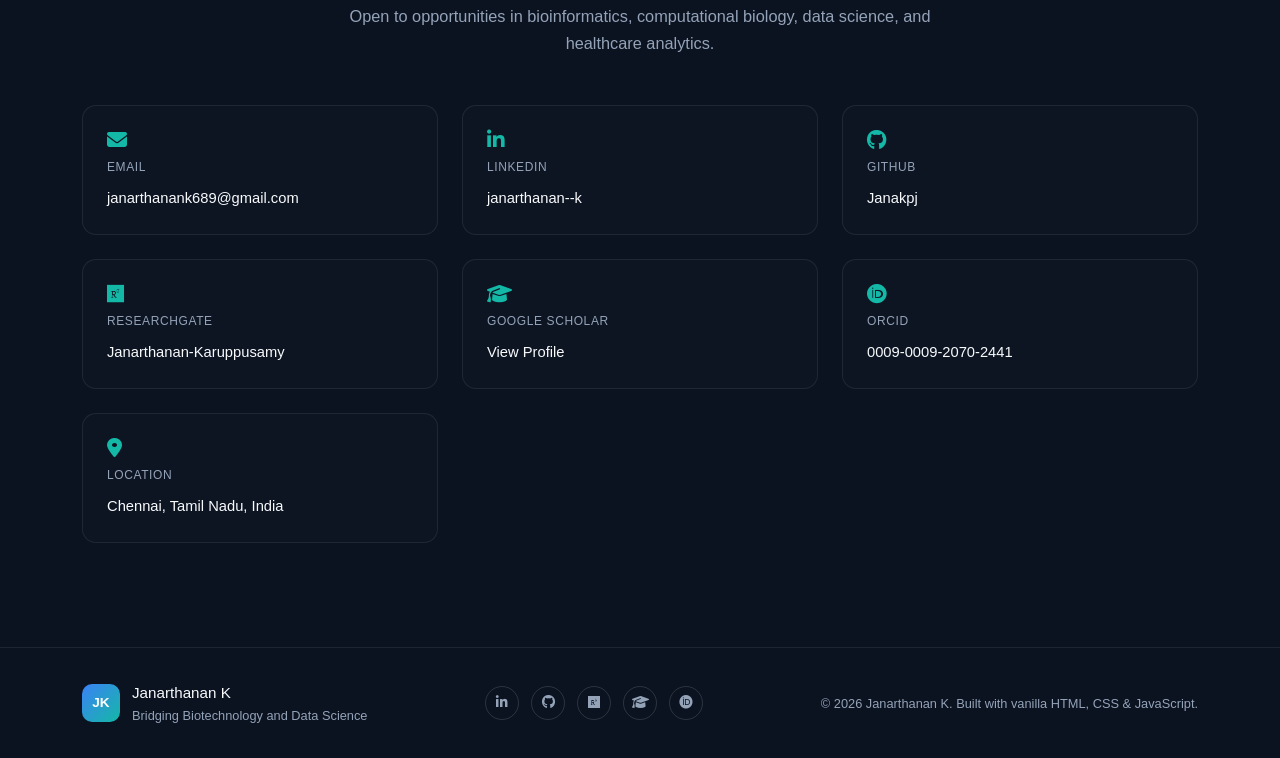
==== commit 096b35cf: "Update profile image source to use uppercase extension" ====
--- a/index.html
+++ b/index.html
@@ -145,7 +145,7 @@
 
         <div class="hero-visual reveal">
           <div class="hero-image-frame">
-            <img src="images/profile.jpg" alt="Portrait of Janarthanan K" width="440" height="520" loading="eager">
+            <img src="profile.JPG" alt="Portrait of Janarthanan K" width="440" height="520" loading="eager">
             <div class="hero-badge">
               <i class="fa-solid fa-dna" aria-hidden="true"></i>
               <span>Bioinformatics &amp; Data Science</span>
--- a/css/style.css
+++ b/css/style.css
@@ -0,0 +1,1128 @@
+/* ==========================================================================
+   Janarthanan K — Portfolio Stylesheet
+   Corporate Dark Theme · Glassmorphism · Minimal Motion
+   ========================================================================== */
+
+/* ---------- Design Tokens ---------- */
+:root {
+  /* Color */
+  --bg: #0B1220;
+  --surface: #111827;
+  --surface-2: #16202F;
+  --accent: #3B82F6;
+  --accent-2: #14B8A6;
+  --text: #F8FAFC;
+  --text-muted: #94A3B8;
+  --border: rgba(248, 250, 252, 0.08);
+  --border-strong: rgba(248, 250, 252, 0.14);
+
+  /* Gradients (used sparingly — signature only) */
+  --accent-gradient: linear-gradient(135deg, var(--accent), var(--accent-2));
+
+  /* Typography */
+  --font-display: 'Space Grotesk', 'Segoe UI', sans-serif;
+  --font-body: 'Inter', 'Segoe UI', sans-serif;
+  --font-mono: 'JetBrains Mono', ui-monospace, monospace;
+
+  /* Spacing scale */
+  --space-1: 0.25rem;
+  --space-2: 0.5rem;
+  --space-3: 0.75rem;
+  --space-4: 1rem;
+  --space-5: 1.5rem;
+  --space-6: 2rem;
+  --space-7: 3rem;
+  --space-8: 4.5rem;
+  --space-9: 6.5rem;
+
+  /* Radius & shadow */
+  --radius-sm: 8px;
+  --radius-md: 14px;
+  --radius-lg: 22px;
+  --shadow-card: 0 8px 30px rgba(0, 0, 0, 0.35);
+  --shadow-glow: 0 0 0 1px rgba(59, 130, 246, 0.25), 0 8px 40px rgba(59, 130, 246, 0.12);
+
+  /* Motion */
+  --ease: cubic-bezier(0.22, 1, 0.36, 1);
+  --dur-fast: 180ms;
+  --dur-base: 400ms;
+  --dur-slow: 900ms;
+
+  /* Layout */
+  --max-width: 1180px;
+  --navbar-h: 76px;
+}
+
+/* ---------- Reset ---------- */
+*,
+*::before,
+*::after {
+  box-sizing: border-box;
+  margin: 0;
+  padding: 0;
+}
+
+html {
+  scroll-behavior: smooth;
+  scroll-padding-top: var(--navbar-h);
+}
+
+@media (prefers-reduced-motion: reduce) {
+  html { scroll-behavior: auto; }
+  *, *::before, *::after {
+    animation-duration: 0.001ms !important;
+    animation-iteration-count: 1 !important;
+    transition-duration: 0.001ms !important;
+    scroll-behavior: auto !important;
+  }
+}
+
+body {
+  background: var(--bg);
+  color: var(--text);
+  font-family: var(--font-body);
+  font-size: 16px;
+  line-height: 1.65;
+  -webkit-font-smoothing: antialiased;
+  overflow-x: hidden;
+}
+
+img { max-width: 100%; display: block; }
+
+a {
+  color: inherit;
+  text-decoration: none;
+}
+
+ul, ol { list-style: none; }
+
+h1, h2, h3, h4 {
+  font-family: var(--font-display);
+  font-weight: 600;
+  line-height: 1.2;
+  letter-spacing: -0.01em;
+}
+
+button {
+  font-family: inherit;
+  cursor: pointer;
+  border: none;
+  background: none;
+  color: inherit;
+}
+
+.container {
+  max-width: var(--max-width);
+  margin-inline: auto;
+  padding-inline: var(--space-6);
+}
+
+/* ---------- Accessibility helpers ---------- */
+.skip-link {
+  position: absolute;
+  top: -100px;
+  left: var(--space-4);
+  background: var(--accent);
+  color: #fff;
+  padding: var(--space-3) var(--space-5);
+  border-radius: var(--radius-sm);
+  z-index: 999;
+  transition: top var(--dur-fast) var(--ease);
+}
+.skip-link:focus {
+  top: var(--space-4);
+}
+
+:focus-visible {
+  outline: 2px solid var(--accent-2);
+  outline-offset: 3px;
+  border-radius: 4px;
+}
+
+/* ---------- Section rhythm ---------- */
+section {
+  padding-block: var(--space-9);
+  position: relative;
+}
+
+.section-heading {
+  margin-bottom: var(--space-7);
+  max-width: 640px;
+}
+.section-heading.center {
+  margin-inline: auto;
+  text-align: center;
+}
+.section-heading h2 {
+  font-size: clamp(1.75rem, 1.4rem + 1.5vw, 2.5rem);
+  margin-top: var(--space-2);
+}
+.section-sub {
+  color: var(--text-muted);
+  margin-top: var(--space-3);
+  font-size: 1.02rem;
+}
+
+.eyebrow {
+  display: inline-flex;
+  align-items: center;
+  gap: var(--space-2);
+  font-family: var(--font-mono);
+  font-size: 0.78rem;
+  letter-spacing: 0.08em;
+  text-transform: uppercase;
+  color: var(--accent-2);
+}
+.eyebrow-bar {
+  width: 22px;
+  height: 2px;
+  background: var(--accent-gradient);
+  display: inline-block;
+  border-radius: 2px;
+}
+.section-heading.center .eyebrow { justify-content: center; }
+
+/* ---------- Buttons ---------- */
+.btn {
+  display: inline-flex;
+  align-items: center;
+  gap: var(--space-2);
+  padding: 0.85rem 1.5rem;
+  border-radius: var(--radius-sm);
+  font-weight: 600;
+  font-size: 0.95rem;
+  transition: transform var(--dur-fast) var(--ease), box-shadow var(--dur-fast) var(--ease), background var(--dur-fast) var(--ease), border-color var(--dur-fast) var(--ease);
+  white-space: nowrap;
+}
+.btn-primary {
+  background: var(--accent-gradient);
+  color: #fff;
+}
+.btn-primary:hover { transform: translateY(-2px); box-shadow: var(--shadow-glow); }
+
+.btn-outline {
+  border: 1px solid var(--border-strong);
+  color: var(--text);
+}
+.btn-outline:hover { border-color: var(--accent); color: var(--accent); }
+
+.btn-ghost {
+  color: var(--text);
+  border: 1px solid transparent;
+}
+.btn-ghost:hover { color: var(--accent-2); }
+
+/* ==========================================================================
+   Navbar
+   ========================================================================== */
+.navbar {
+  position: fixed;
+  inset-inline: 0;
+  top: 0;
+  height: var(--navbar-h);
+  z-index: 100;
+  background: rgba(11, 18, 32, 0.72);
+  backdrop-filter: blur(14px);
+  -webkit-backdrop-filter: blur(14px);
+  border-bottom: 1px solid transparent;
+  transition: border-color var(--dur-fast) var(--ease), background var(--dur-fast) var(--ease);
+}
+.navbar.scrolled {
+  border-bottom-color: var(--border);
+  background: rgba(11, 18, 32, 0.92);
+}
+
+.nav-container {
+  max-width: var(--max-width);
+  margin-inline: auto;
+  height: 100%;
+  padding-inline: var(--space-6);
+  display: flex;
+  align-items: center;
+  gap: var(--space-6);
+}
+
+.nav-logo {
+  display: flex;
+  align-items: center;
+  gap: var(--space-3);
+  font-family: var(--font-display);
+  font-weight: 600;
+  font-size: 1.05rem;
+  margin-right: auto;
+}
+.logo-mark {
+  width: 38px;
+  height: 38px;
+  border-radius: 10px;
+  display: grid;
+  place-items: center;
+  background: var(--accent-gradient);
+  color: #fff;
+  font-size: 0.85rem;
+  font-weight: 700;
+}
+.logo-dot { color: var(--accent-2); }
+
+.nav-links {
+  display: flex;
+  align-items: center;
+  gap: var(--space-6);
+}
+.nav-link {
+  font-size: 0.92rem;
+  color: var(--text-muted);
+  position: relative;
+  padding-block: var(--space-2);
+  transition: color var(--dur-fast) var(--ease);
+}
+.nav-link::after {
+  content: '';
+  position: absolute;
+  left: 0; right: 0; bottom: -2px;
+  height: 2px;
+  background: var(--accent-gradient);
+  transform: scaleX(0);
+  transform-origin: left;
+  transition: transform var(--dur-fast) var(--ease);
+}
+.nav-link:hover { color: var(--text); }
+.nav-link:hover::after { transform: scaleX(1); }
+
+.nav-cta { flex-shrink: 0; }
+
+.nav-toggle {
+  display: none;
+  flex-direction: column;
+  gap: 5px;
+  width: 30px;
+  padding: var(--space-2);
+}
+.nav-toggle span {
+  display: block;
+  height: 2px;
+  background: var(--text);
+  border-radius: 2px;
+  transition: transform var(--dur-fast) var(--ease), opacity var(--dur-fast) var(--ease);
+}
+.nav-toggle.open span:nth-child(1) { transform: translateY(7px) rotate(45deg); }
+.nav-toggle.open span:nth-child(2) { opacity: 0; }
+.nav-toggle.open span:nth-child(3) { transform: translateY(-7px) rotate(-45deg); }
+
+.scroll-progress {
+  position: fixed;
+  top: 0; left: 0;
+  height: 3px;
+  width: 0%;
+  background: var(--accent-gradient);
+  z-index: 200;
+  transition: width 80ms linear;
+}
+
+/* ==========================================================================
+   Hero
+   ========================================================================== */
+.hero {
+  min-height: 100vh;
+  display: flex;
+  align-items: center;
+  padding-top: calc(var(--navbar-h) + var(--space-7));
+  overflow: hidden;
+}
+
+.hero-bg {
+  position: absolute;
+  inset: 0;
+  z-index: 0;
+  opacity: 0.16;
+  pointer-events: none;
+}
+.dna-svg { width: 100%; height: 100%; }
+
+.hero-grid {
+  position: relative;
+  z-index: 1;
+  display: grid;
+  grid-template-columns: 1.15fr 0.85fr;
+  gap: var(--space-8);
+  align-items: center;
+}
+
+.hero-title {
+  font-size: clamp(2.4rem, 1.8rem + 2.5vw, 3.75rem);
+  margin-top: var(--space-3);
+}
+.hero-headline {
+  font-family: var(--font-display);
+  font-size: clamp(1.15rem, 1rem + 0.6vw, 1.5rem);
+  color: var(--accent-2);
+  margin-top: var(--space-3);
+  font-weight: 500;
+}
+.hero-tagline {
+  color: var(--text-muted);
+  margin-top: var(--space-2);
+  font-size: 1.05rem;
+}
+.hero-intro {
+  margin-top: var(--space-5);
+  max-width: 58ch;
+  color: var(--text-muted);
+}
+.hero-actions {
+  display: flex;
+  gap: var(--space-4);
+  flex-wrap: wrap;
+  margin-top: var(--space-6);
+}
+.hero-social {
+  display: flex;
+  gap: var(--space-4);
+  margin-top: var(--space-7);
+}
+.hero-social a {
+  width: 42px;
+  height: 42px;
+  border-radius: 50%;
+  border: 1px solid var(--border-strong);
+  display: grid;
+  place-items: center;
+  color: var(--text-muted);
+  transition: color var(--dur-fast) var(--ease), border-color var(--dur-fast) var(--ease), transform var(--dur-fast) var(--ease);
+}
+.hero-social a:hover {
+  color: var(--accent-2);
+  border-color: var(--accent-2);
+  transform: translateY(-3px);
+}
+
+.hero-visual { display: flex; justify-content: center; }
+.hero-image-frame {
+  position: relative;
+  width: min(100%, 380px);
+  aspect-ratio: 5 / 6;
+  border-radius: var(--radius-lg);
+  overflow: hidden;
+  border: 1px solid var(--border-strong);
+  background: var(--surface);
+  box-shadow: var(--shadow-card);
+}
+.hero-image-frame img {
+  width: 100%;
+  height: 100%;
+  object-fit: cover;
+}
+.hero-image-frame::after {
+  content: '';
+  position: absolute;
+  inset: 0;
+  background: linear-gradient(180deg, transparent 55%, rgba(11, 18, 32, 0.85) 100%);
+}
+.hero-badge {
+  position: absolute;
+  left: var(--space-5);
+  bottom: var(--space-5);
+  z-index: 2;
+  display: flex;
+  align-items: center;
+  gap: var(--space-2);
+  padding: var(--space-3) var(--space-4);
+  background: rgba(17, 24, 39, 0.7);
+  backdrop-filter: blur(10px);
+  border: 1px solid var(--border-strong);
+  border-radius: var(--radius-sm);
+  font-size: 0.82rem;
+  color: var(--text);
+}
+.hero-badge i { color: var(--accent-2); }
+
+.scroll-cue {
+  position: absolute;
+  bottom: var(--space-6);
+  left: 50%;
+  transform: translateX(-50%);
+  width: 26px;
+  height: 42px;
+  border: 2px solid var(--border-strong);
+  border-radius: 20px;
+  display: flex;
+  justify-content: center;
+  padding-top: 8px;
+}
+.scroll-cue span {
+  width: 4px;
+  height: 8px;
+  background: var(--accent-2);
+  border-radius: 2px;
+  animation: scrollCue 1.8s ease-in-out infinite;
+}
+@keyframes scrollCue {
+  0% { opacity: 1; transform: translateY(0); }
+  70% { opacity: 0; transform: translateY(10px); }
+  100% { opacity: 0; }
+}
+
+/* ==========================================================================
+   Stats
+   ========================================================================== */
+.stats {
+  padding-block: var(--space-7);
+  border-block: 1px solid var(--border);
+  background: var(--surface);
+}
+.stats-grid {
+  display: grid;
+  grid-template-columns: repeat(4, 1fr);
+  gap: var(--space-6);
+  text-align: center;
+}
+.stat-card {
+  padding: var(--space-5);
+}
+.stat-number {
+  display: block;
+  font-family: var(--font-display);
+  font-size: clamp(2rem, 1.6rem + 1.4vw, 2.75rem);
+  font-weight: 700;
+  background: var(--accent-gradient);
+  -webkit-background-clip: text;
+  background-clip: text;
+  color: transparent;
+}
+.stat-label {
+  display: block;
+  margin-top: var(--space-2);
+  color: var(--text-muted);
+  font-size: 0.9rem;
+}
+
+/* ==========================================================================
+   About
+   ========================================================================== */
+.about-grid {
+  display: grid;
+  grid-template-columns: 0.7fr 1.3fr;
+  gap: var(--space-8);
+}
+.about-body p {
+  color: var(--text-muted);
+  margin-bottom: var(--space-4);
+  max-width: 68ch;
+}
+.about-goal {
+  margin-top: var(--space-6);
+  padding: var(--space-5);
+  border: 1px solid var(--border);
+  border-left: 3px solid var(--accent);
+  border-radius: var(--radius-md);
+  background: var(--surface);
+}
+.about-goal h3 {
+  display: flex;
+  align-items: center;
+  gap: var(--space-2);
+  font-size: 1rem;
+  color: var(--accent-2);
+  margin-bottom: var(--space-2);
+}
+.about-goal p { color: var(--text-muted); margin: 0; }
+
+.about-columns {
+  display: grid;
+  grid-template-columns: repeat(3, 1fr);
+  gap: var(--space-5);
+  margin-top: var(--space-7);
+}
+.about-col h3 {
+  display: flex;
+  align-items: center;
+  gap: var(--space-2);
+  font-size: 0.95rem;
+  margin-bottom: var(--space-3);
+}
+.about-col h3 i { color: var(--accent); }
+
+.tag-list {
+  display: flex;
+  flex-wrap: wrap;
+  gap: var(--space-2);
+}
+.tag-list li {
+  font-size: 0.82rem;
+  padding: var(--space-2) var(--space-3);
+  border: 1px solid var(--border);
+  border-radius: 999px;
+  color: var(--text-muted);
+}
+
+/* ==========================================================================
+   Skills
+   ========================================================================== */
+.skills { background: var(--surface); border-block: 1px solid var(--border); }
+.skills-grid {
+  display: grid;
+  grid-template-columns: repeat(3, 1fr);
+  gap: var(--space-5);
+}
+.skill-category {
+  background: rgba(17, 24, 39, 0.6);
+  border: 1px solid var(--border);
+  border-radius: var(--radius-md);
+  padding: var(--space-5);
+  backdrop-filter: blur(6px);
+}
+.skill-category h3 {
+  display: flex;
+  align-items: center;
+  gap: var(--space-2);
+  font-size: 1rem;
+  margin-bottom: var(--space-4);
+}
+.skill-category h3 i { color: var(--accent-2); }
+
+.badge-list { display: flex; flex-wrap: wrap; gap: var(--space-2); }
+.badge {
+  font-size: 0.8rem;
+  padding: var(--space-2) var(--space-3);
+  background: rgba(59, 130, 246, 0.08);
+  border: 1px solid rgba(59, 130, 246, 0.22);
+  border-radius: var(--radius-sm);
+  color: var(--text);
+  display: inline-flex;
+  align-items: center;
+  gap: var(--space-2);
+  transition: transform var(--dur-fast) var(--ease), border-color var(--dur-fast) var(--ease);
+}
+.badge:hover {
+  transform: translateY(-2px);
+  border-color: var(--accent-2);
+}
+.badge em {
+  font-style: normal;
+  color: var(--text-muted);
+  font-size: 0.72rem;
+}
+
+/* ==========================================================================
+   Experience Timeline
+   ========================================================================== */
+.timeline {
+  position: relative;
+  max-width: 820px;
+  margin-inline: auto;
+  padding-left: var(--space-7);
+}
+.timeline::before {
+  content: '';
+  position: absolute;
+  left: 9px;
+  top: 6px;
+  bottom: 6px;
+  width: 2px;
+  background: linear-gradient(180deg, var(--accent), var(--accent-2) 60%, transparent);
+}
+.timeline-item {
+  position: relative;
+  margin-bottom: var(--space-7);
+}
+.timeline-item:last-child { margin-bottom: 0; }
+.timeline-marker {
+  position: absolute;
+  left: calc(-1 * var(--space-7) + 3px);
+  top: 8px;
+  width: 16px;
+  height: 16px;
+  border-radius: 50%;
+  background: var(--bg);
+  border: 3px solid var(--accent-2);
+}
+.timeline-card {
+  background: rgba(17, 24, 39, 0.6);
+  border: 1px solid var(--border);
+  border-radius: var(--radius-md);
+  padding: var(--space-5);
+  backdrop-filter: blur(6px);
+}
+.timeline-meta {
+  display: flex;
+  align-items: center;
+  gap: var(--space-3);
+  margin-bottom: var(--space-2);
+}
+.timeline-date {
+  font-family: var(--font-mono);
+  font-size: 0.78rem;
+  color: var(--accent-2);
+}
+.timeline-status.current {
+  font-size: 0.7rem;
+  padding: 2px 10px;
+  border-radius: 999px;
+  background: rgba(20, 184, 166, 0.15);
+  color: var(--accent-2);
+  border: 1px solid rgba(20, 184, 166, 0.35);
+}
+.timeline-card h3 { font-size: 1.1rem; }
+.timeline-company { color: var(--text-muted); font-size: 0.92rem; margin-top: 2px; margin-bottom: var(--space-3); }
+.timeline-desc li {
+  position: relative;
+  padding-left: var(--space-4);
+  color: var(--text-muted);
+  font-size: 0.92rem;
+  margin-bottom: var(--space-1);
+}
+.timeline-desc li::before {
+  content: '';
+  position: absolute;
+  left: 0;
+  top: 0.65em;
+  width: 5px;
+  height: 5px;
+  border-radius: 50%;
+  background: var(--accent);
+}
+
+.tech-tags {
+  display: flex;
+  flex-wrap: wrap;
+  gap: var(--space-2);
+  margin-top: var(--space-4);
+}
+.tech-tags span {
+  font-family: var(--font-mono);
+  font-size: 0.72rem;
+  padding: var(--space-1) var(--space-3);
+  border: 1px solid var(--border);
+  border-radius: var(--radius-sm);
+  color: var(--text-muted);
+}
+
+/* ==========================================================================
+   Education
+   ========================================================================== */
+.education-card {
+  display: flex;
+  gap: var(--space-6);
+  align-items: flex-start;
+  max-width: 820px;
+  margin-inline: auto;
+  background: var(--surface);
+  border: 1px solid var(--border);
+  border-radius: var(--radius-lg);
+  padding: var(--space-6);
+}
+.education-icon {
+  flex-shrink: 0;
+  width: 56px;
+  height: 56px;
+  border-radius: var(--radius-md);
+  display: grid;
+  place-items: center;
+  background: var(--accent-gradient);
+  color: #fff;
+  font-size: 1.3rem;
+}
+.education-body h3 { font-size: 1.15rem; margin-bottom: var(--space-2); }
+.education-institution { color: var(--text-muted); font-size: 0.92rem; margin-bottom: var(--space-4); }
+.education-meta {
+  display: flex;
+  flex-wrap: wrap;
+  gap: var(--space-5);
+  font-size: 0.85rem;
+  color: var(--text-muted);
+  margin-bottom: var(--space-4);
+}
+.education-meta i { color: var(--accent-2); margin-right: var(--space-1); }
+
+/* ==========================================================================
+   Projects
+   ========================================================================== */
+.project-grid {
+  display: grid;
+  grid-template-columns: repeat(2, 1fr);
+  gap: var(--space-6);
+}
+.project-card {
+  background: rgba(17, 24, 39, 0.6);
+  border: 1px solid var(--border);
+  border-radius: var(--radius-lg);
+  padding: var(--space-6);
+  backdrop-filter: blur(6px);
+  display: flex;
+  flex-direction: column;
+}
+.project-card-header { margin-bottom: var(--space-5); }
+.project-card-header h3 { font-size: 1.15rem; margin-top: var(--space-3); }
+.publication-badge {
+  display: inline-flex;
+  align-items: center;
+  gap: var(--space-2);
+  font-size: 0.72rem;
+  padding: var(--space-1) var(--space-3);
+  border-radius: 999px;
+  background: rgba(20, 184, 166, 0.12);
+  color: var(--accent-2);
+  border: 1px solid rgba(20, 184, 166, 0.3);
+}
+
+.project-details { display: flex; flex-direction: column; gap: var(--space-4); flex-grow: 1; }
+.project-details dt {
+  font-family: var(--font-mono);
+  font-size: 0.72rem;
+  text-transform: uppercase;
+  letter-spacing: 0.06em;
+  color: var(--accent);
+  margin-bottom: var(--space-1);
+}
+.project-details dd { color: var(--text-muted); font-size: 0.92rem; }
+
+.workflow-steps {
+  display: flex;
+  flex-wrap: wrap;
+  gap: var(--space-2);
+  counter-reset: step;
+}
+.workflow-steps li {
+  counter-increment: step;
+  font-size: 0.8rem;
+  color: var(--text);
+  padding: var(--space-1) var(--space-3) var(--space-1) var(--space-2);
+  border: 1px solid var(--border);
+  border-radius: var(--radius-sm);
+  display: flex;
+  align-items: center;
+  gap: var(--space-2);
+}
+.workflow-steps li::before {
+  content: counter(step);
+  display: inline-flex;
+  align-items: center;
+  justify-content: center;
+  width: 16px;
+  height: 16px;
+  border-radius: 50%;
+  background: var(--accent-gradient);
+  color: #fff;
+  font-size: 0.65rem;
+  font-family: var(--font-mono);
+}
+
+/* ==========================================================================
+   Publications
+   ========================================================================== */
+.publications { background: var(--surface); border-block: 1px solid var(--border); }
+.publication-grid {
+  display: grid;
+  grid-template-columns: repeat(2, 1fr);
+  gap: var(--space-6);
+}
+.publication-card {
+  background: rgba(17, 24, 39, 0.6);
+  border: 1px solid var(--border);
+  border-radius: var(--radius-lg);
+  padding: var(--space-6);
+}
+.pub-icon { color: var(--accent); opacity: 0.5; font-size: 1.1rem; margin-bottom: var(--space-3); }
+.publication-card h3 { font-size: 1.05rem; margin-bottom: var(--space-3); }
+.pub-journal { color: var(--accent-2); font-size: 0.92rem; margin-bottom: var(--space-3); }
+.pub-meta {
+  display: flex;
+  gap: var(--space-5);
+  font-size: 0.82rem;
+  color: var(--text-muted);
+  margin-bottom: var(--space-4);
+}
+.pub-meta i { margin-right: var(--space-1); }
+.doi-link {
+  display: inline-flex;
+  align-items: center;
+  gap: var(--space-2);
+  font-family: var(--font-mono);
+  font-size: 0.8rem;
+  color: var(--accent);
+  margin-bottom: var(--space-4);
+  word-break: break-all;
+}
+.doi-link:hover { color: var(--accent-2); }
+
+/* ==========================================================================
+   Patents & Achievements
+   ========================================================================== */
+.patent-grid {
+  display: grid;
+  grid-template-columns: repeat(2, 1fr);
+  gap: var(--space-6);
+  margin-bottom: var(--space-7);
+}
+.patent-card {
+  position: relative;
+  background: rgba(17, 24, 39, 0.6);
+  border: 1px solid var(--border);
+  border-radius: var(--radius-lg);
+  padding: var(--space-6);
+}
+.status-badge {
+  position: absolute;
+  top: var(--space-5);
+  right: var(--space-5);
+  font-size: 0.7rem;
+  padding: var(--space-1) var(--space-3);
+  border-radius: 999px;
+  display: inline-flex;
+  align-items: center;
+  gap: var(--space-1);
+}
+.status-badge.filed {
+  background: rgba(59, 130, 246, 0.12);
+  color: var(--accent);
+  border: 1px solid rgba(59, 130, 246, 0.3);
+}
+.patent-icon { color: var(--accent-2); font-size: 1.3rem; margin-bottom: var(--space-4); }
+.patent-card h3 { font-size: 1.02rem; max-width: 85%; margin-bottom: var(--space-4); }
+.patent-year { font-family: var(--font-mono); font-size: 0.8rem; color: var(--text-muted); }
+
+.achievements {
+  max-width: 820px;
+  margin-inline: auto;
+  text-align: center;
+}
+.achievements h3 {
+  display: inline-flex;
+  align-items: center;
+  gap: var(--space-2);
+  font-size: 1.05rem;
+  margin-bottom: var(--space-5);
+  color: var(--accent-2);
+}
+.achievements-list {
+  display: grid;
+  grid-template-columns: repeat(2, 1fr);
+  gap: var(--space-4);
+  text-align: left;
+}
+.achievements-list li {
+  display: flex;
+  align-items: center;
+  gap: var(--space-3);
+  padding: var(--space-4);
+  background: var(--surface);
+  border: 1px solid var(--border);
+  border-radius: var(--radius-md);
+  font-size: 0.9rem;
+}
+.achievements-list i { color: var(--accent); }
+
+/* ==========================================================================
+   Certifications
+   ========================================================================== */
+.cert-columns {
+  display: grid;
+  grid-template-columns: repeat(2, 1fr);
+  gap: var(--space-7);
+}
+.cert-category h3 {
+  display: flex;
+  align-items: center;
+  gap: var(--space-2);
+  font-size: 1.05rem;
+  margin-bottom: var(--space-5);
+  color: var(--accent-2);
+}
+.cert-list { display: flex; flex-direction: column; gap: var(--space-3); }
+.cert-list li {
+  display: flex;
+  flex-direction: column;
+  gap: 2px;
+  padding: var(--space-4);
+  border: 1px solid var(--border);
+  border-radius: var(--radius-md);
+  background: rgba(17, 24, 39, 0.5);
+  transition: border-color var(--dur-fast) var(--ease);
+}
+.cert-list li:hover { border-color: var(--accent); }
+.cert-name { font-size: 0.92rem; }
+.cert-provider { font-size: 0.78rem; color: var(--text-muted); font-family: var(--font-mono); }
+
+/* ==========================================================================
+   Technical Stack
+   ========================================================================== */
+.tech-stack { background: var(--surface); border-block: 1px solid var(--border); }
+.stack-grid {
+  display: grid;
+  grid-template-columns: repeat(7, 1fr);
+  gap: var(--space-4);
+}
+.stack-grid li {
+  display: flex;
+  flex-direction: column;
+  align-items: center;
+  gap: var(--space-3);
+  padding: var(--space-5) var(--space-3);
+  border: 1px solid var(--border);
+  border-radius: var(--radius-md);
+  transition: transform var(--dur-fast) var(--ease), border-color var(--dur-fast) var(--ease), color var(--dur-fast) var(--ease);
+  color: var(--text-muted);
+}
+.stack-grid li:hover {
+  transform: translateY(-4px);
+  border-color: var(--accent-2);
+  color: var(--text);
+}
+.stack-grid i { font-size: 1.5rem; color: var(--accent); }
+.stack-grid span { font-size: 0.78rem; text-align: center; }
+
+/* ==========================================================================
+   Contact
+   ========================================================================== */
+.contact-grid {
+  display: grid;
+  grid-template-columns: repeat(3, 1fr);
+  gap: var(--space-5);
+}
+.contact-card {
+  display: flex;
+  flex-direction: column;
+  gap: var(--space-2);
+  padding: var(--space-5);
+  border: 1px solid var(--border);
+  border-radius: var(--radius-md);
+  background: rgba(17, 24, 39, 0.5);
+  transition: transform var(--dur-fast) var(--ease), border-color var(--dur-fast) var(--ease);
+}
+.contact-card:hover { transform: translateY(-3px); border-color: var(--accent); }
+.contact-card i { font-size: 1.25rem; color: var(--accent-2); }
+.contact-label { font-size: 0.75rem; text-transform: uppercase; letter-spacing: 0.05em; color: var(--text-muted); }
+.contact-value { font-size: 0.92rem; word-break: break-word; }
+.contact-card-static { cursor: default; }
+
+/* ==========================================================================
+   Footer
+   ========================================================================== */
+.footer {
+  border-top: 1px solid var(--border);
+  padding-block: var(--space-6);
+}
+.footer-grid {
+  display: flex;
+  align-items: center;
+  justify-content: space-between;
+  gap: var(--space-5);
+  flex-wrap: wrap;
+}
+.footer-brand { display: flex; align-items: center; gap: var(--space-3); }
+.footer-name { font-family: var(--font-display); font-size: 0.95rem; }
+.footer-tagline { color: var(--text-muted); font-size: 0.8rem; }
+.footer-social { display: flex; gap: var(--space-3); }
+.footer-social a {
+  width: 34px;
+  height: 34px;
+  border-radius: 50%;
+  border: 1px solid var(--border-strong);
+  display: grid;
+  place-items: center;
+  color: var(--text-muted);
+  font-size: 0.85rem;
+  transition: color var(--dur-fast) var(--ease), border-color var(--dur-fast) var(--ease);
+}
+.footer-social a:hover { color: var(--accent-2); border-color: var(--accent-2); }
+.footer-copy { color: var(--text-muted); font-size: 0.8rem; }
+
+/* ==========================================================================
+   Back to top
+   ========================================================================== */
+.back-to-top {
+  position: fixed;
+  right: var(--space-6);
+  bottom: var(--space-6);
+  width: 46px;
+  height: 46px;
+  border-radius: 50%;
+  background: var(--surface);
+  border: 1px solid var(--border-strong);
+  color: var(--text);
+  display: grid;
+  place-items: center;
+  opacity: 0;
+  visibility: hidden;
+  transform: translateY(10px);
+  transition: opacity var(--dur-fast) var(--ease), transform var(--dur-fast) var(--ease), border-color var(--dur-fast) var(--ease);
+  z-index: 90;
+}
+.back-to-top.visible { opacity: 1; visibility: visible; transform: translateY(0); }
+.back-to-top:hover { border-color: var(--accent-2); color: var(--accent-2); }
+
+/* ==========================================================================
+   Scroll reveal
+   ========================================================================== */
+.reveal {
+  opacity: 0;
+  transform: translateY(24px);
+  transition: opacity 700ms var(--ease), transform 700ms var(--ease);
+}
+.reveal.in-view {
+  opacity: 1;
+  transform: translateY(0);
+}
+
+/* ==========================================================================
+   Responsive
+   ========================================================================== */
+@media (max-width: 1024px) {
+  .hero-grid { grid-template-columns: 1fr; }
+  .hero-visual { order: -1; }
+  .hero-image-frame { width: min(100%, 320px); margin-inline: auto; }
+  .about-grid { grid-template-columns: 1fr; }
+  .about-columns { grid-template-columns: 1fr 1fr; }
+  .skills-grid { grid-template-columns: repeat(2, 1fr); }
+  .stack-grid { grid-template-columns: repeat(4, 1fr); }
+}
+
+@media (max-width: 860px) {
+  :root { --navbar-h: 68px; }
+
+  .nav-links {
+    position: fixed;
+    top: var(--navbar-h);
+    left: 0;
+    right: 0;
+    flex-direction: column;
+    align-items: flex-start;
+    gap: 0;
+    background: rgba(11, 18, 32, 0.98);
+    backdrop-filter: blur(14px);
+    border-bottom: 1px solid var(--border);
+    max-height: 0;
+    overflow: hidden;
+    transition: max-height var(--dur-base) var(--ease);
+  }
+  .nav-links.open { max-height: 480px; }
+  .nav-links li { width: 100%; }
+  .nav-link { display: block; width: 100%; padding: var(--space-4) var(--space-6); }
+  .nav-link::after { display: none; }
+  .nav-cta { display: none; }
+  .nav-toggle { display: flex; }
+
+  .stats-grid { grid-template-columns: repeat(2, 1fr); }
+  .about-columns { grid-template-columns: 1fr; }
+  .project-grid { grid-template-columns: 1fr; }
+  .publication-grid { grid-template-columns: 1fr; }
+  .patent-grid { grid-template-columns: 1fr; }
+  .cert-columns { grid-template-columns: 1fr; gap: var(--space-6); }
+  .achievements-list { grid-template-columns: 1fr; }
+  .stack-grid { grid-template-columns: repeat(3, 1fr); }
+  .contact-grid { grid-template-columns: repeat(2, 1fr); }
+}
+
+@media (max-width: 560px) {
+  .container { padding-inline: var(--space-4); }
+  section { padding-block: var(--space-8); }
+  .hero { padding-top: calc(var(--navbar-h) + var(--space-5)); }
+  .hero-actions { flex-direction: column; align-items: stretch; }
+  .hero-social { justify-content: center; }
+  .stats-grid { grid-template-columns: 1fr 1fr; gap: var(--space-4); }
+  .skills-grid { grid-template-columns: 1fr; }
+  .stack-grid { grid-template-columns: repeat(2, 1fr); }
+  .contact-grid { grid-template-columns: 1fr; }
+  .education-card { flex-direction: column; }
+  .footer-grid { flex-direction: column; text-align: center; }
+}
